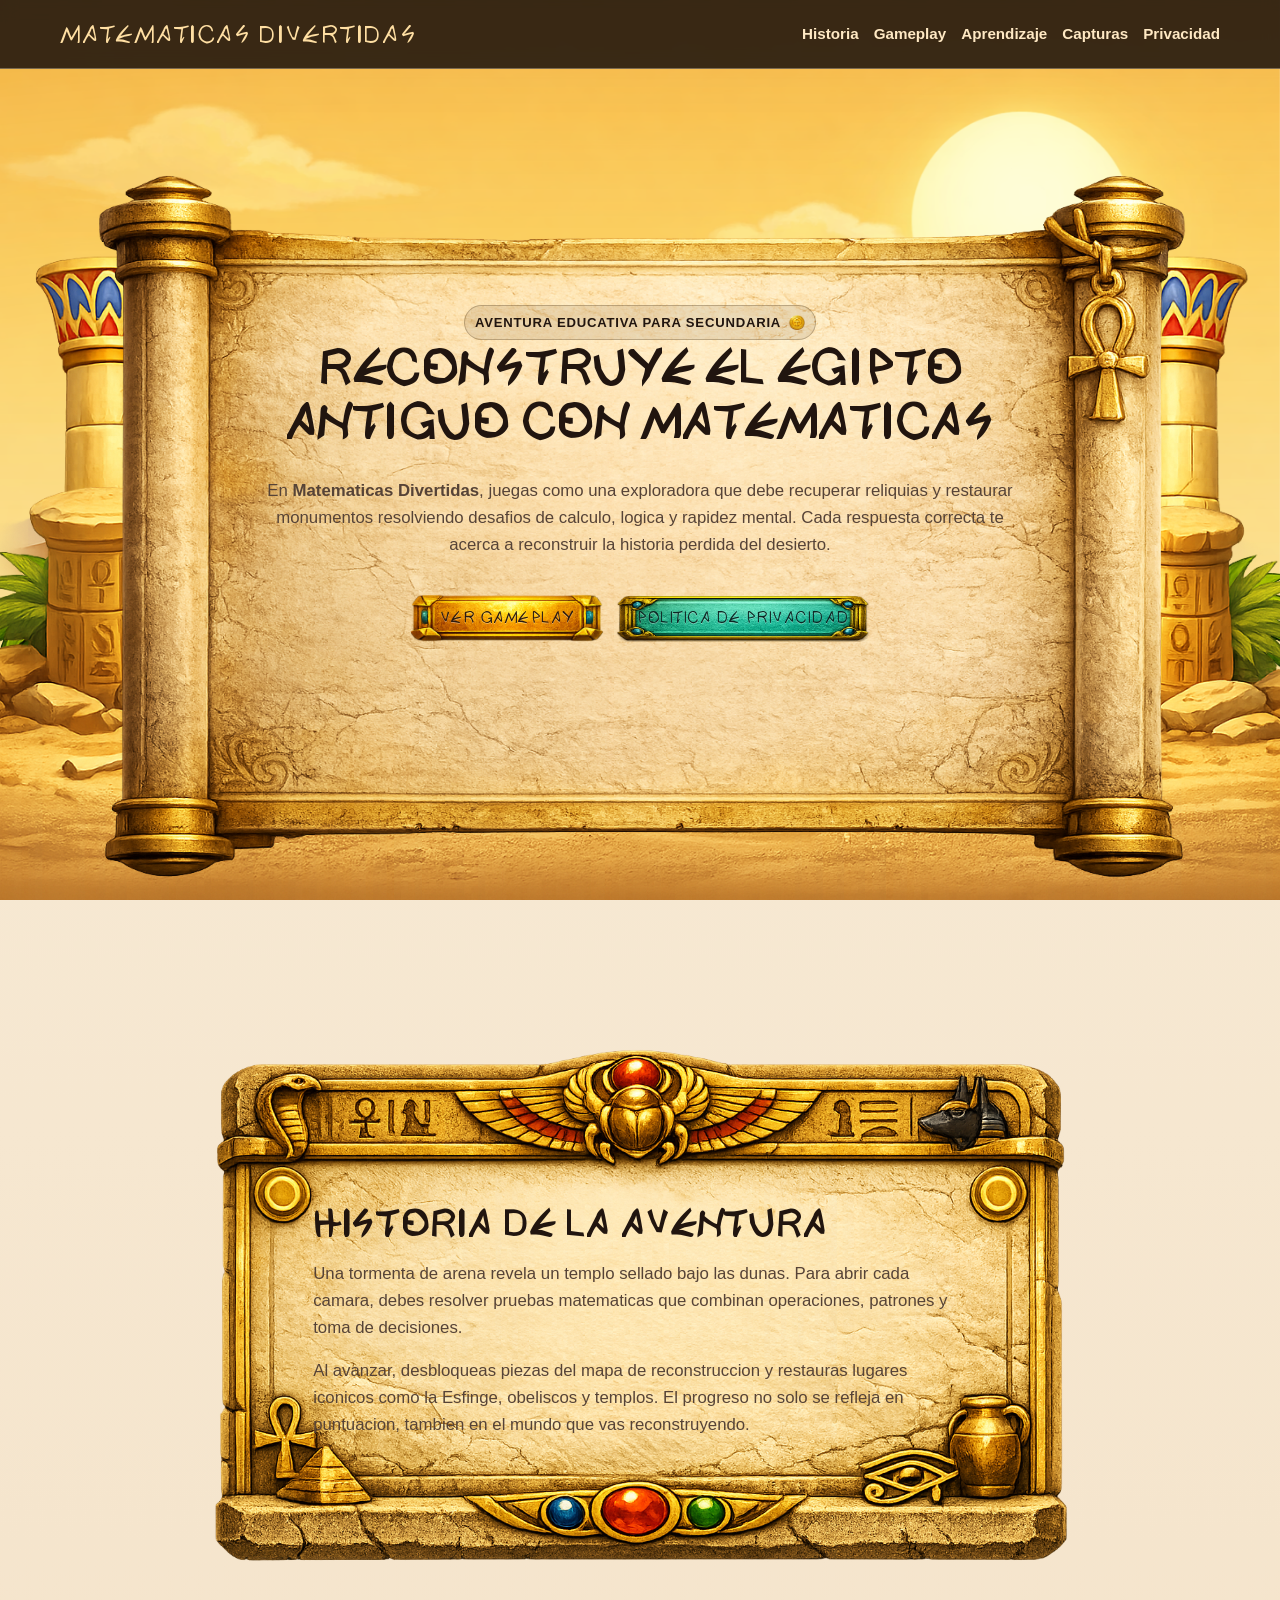
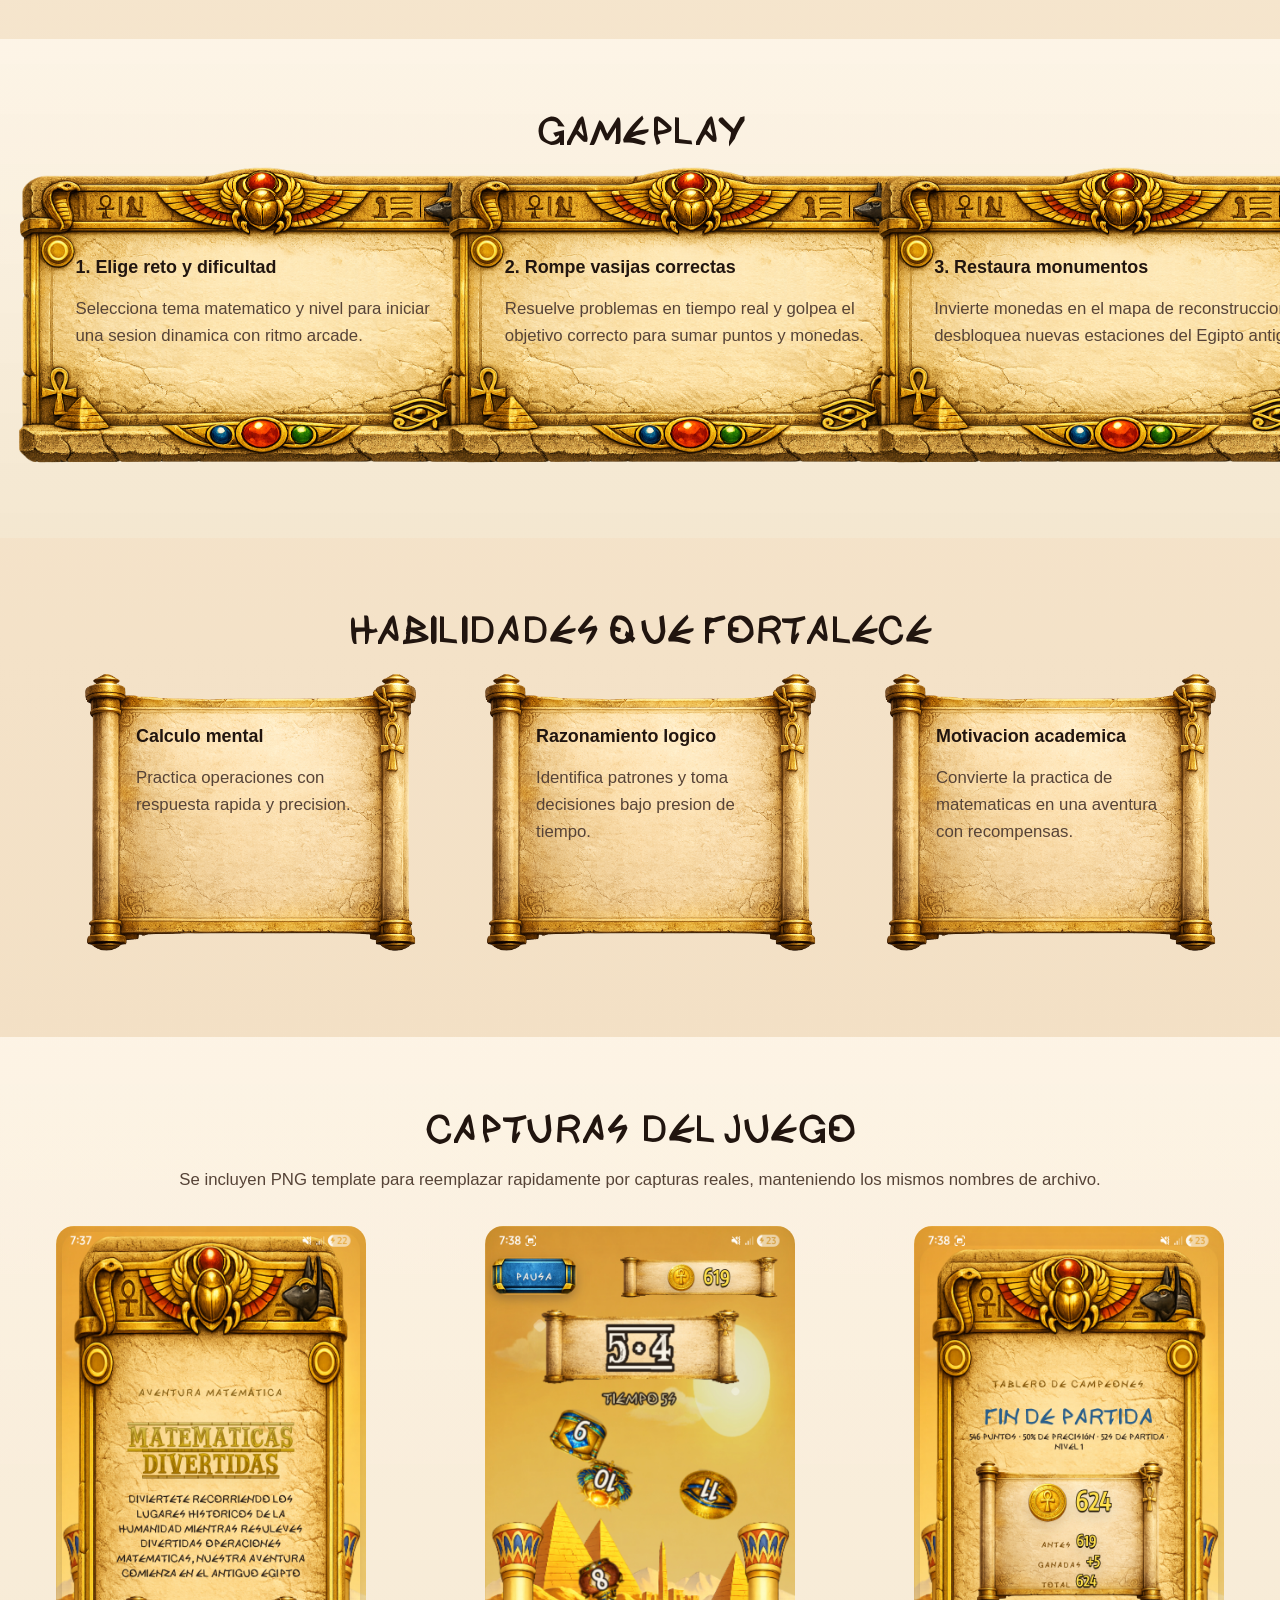
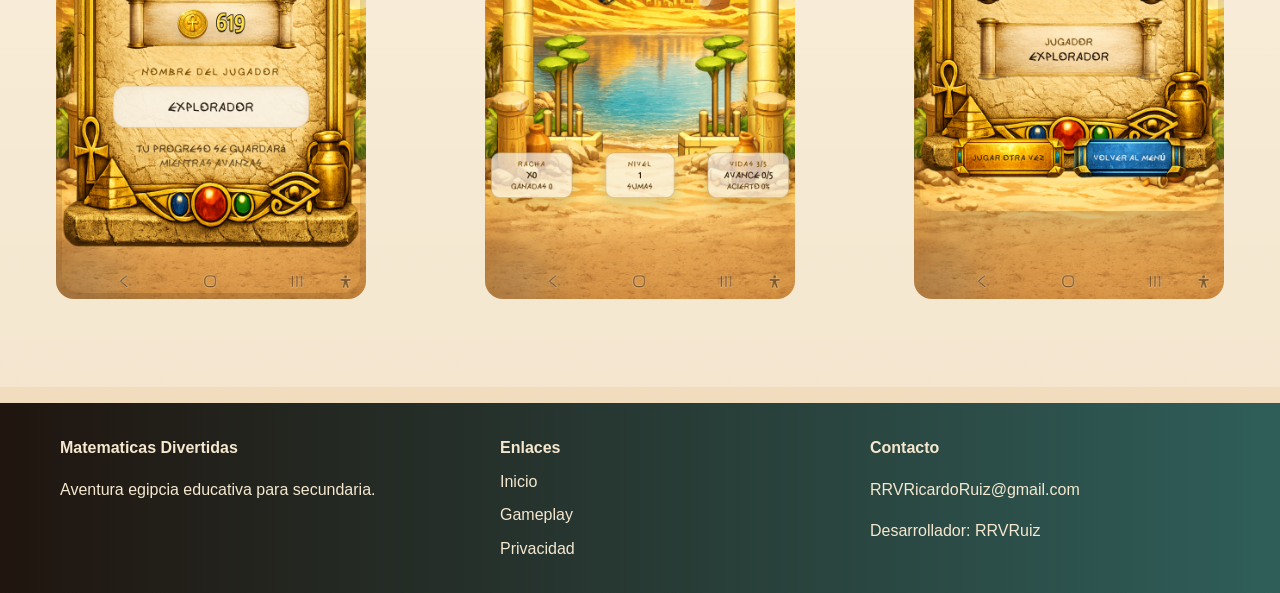
==== index.html @ 5af3d2a2 "feat: Implementacion Sitio" ====
﻿<!DOCTYPE html>
<html lang="es">
<head>
  <meta charset="UTF-8" />
  <meta name="viewport" content="width=device-width, initial-scale=1.0" />
  <title>Matematicas Divertidas | Sitio oficial</title>
  <meta name="description" content="Sitio oficial de Matematicas Divertidas, una aventura educativa egipcia para secundaria." />
  <link rel="stylesheet" href="styles.css" />
</head>
<body class="home-page">
  <header class="site-header">
    <div class="container nav">
      <a href="index.html" class="logo">Matematicas Divertidas</a>
      <nav>
        <a href="#historia">Historia</a>
        <a href="#gameplay">Gameplay</a>
        <a href="#aprendizaje">Aprendizaje</a>
        <a href="#capturas">Capturas</a>
        <a href="privacy.html">Privacidad</a>
      </nav>
    </div>
  </header>

  <main>
    <section class="hero">
      <div class="hero-copy panel menu-panel">
          <div class="panel-inner">
            <span class="eyebrow">Aventura educativa para secundaria</span>
            <h1>Reconstruye el Egipto antiguo con matematicas</h1>
            <p>
              En <strong>Matematicas Divertidas</strong>, juegas como una exploradora que debe recuperar reliquias
              y restaurar monumentos resolviendo desafios de calculo, logica y rapidez mental.
              Cada respuesta correcta te acerca a reconstruir la historia perdida del desierto.
            </p>
            <div class="hero-actions">
              <a class="button primary" href="#gameplay">Ver gameplay</a>
              <a class="button secondary" href="privacy.html">Politica de privacidad</a>
            </div>
            
          </div>
      </div>
    </section>

    <section id="historia" class="section">
      <div class="container narrow panel stone-panel story-panel">
        <div class="panel-inner">
          <h2>Historia de la aventura</h2>
          <p>
            Una tormenta de arena revela un templo sellado bajo las dunas. Para abrir cada camara,
            debes resolver pruebas matematicas que combinan operaciones, patrones y toma de decisiones.
          </p>
          <p>
            Al avanzar, desbloqueas piezas del mapa de reconstruccion y restauras lugares iconicos
            como la Esfinge, obeliscos y templos. El progreso no solo se refleja en puntuacion,
            tambien en el mundo que vas reconstruyendo.
          </p>
        </div>
      </div>
    </section>

    <section id="gameplay" class="section alt">
      <div class="container">
        <h2>Gameplay</h2>
        <div class="cards three gameplay-grid">
          <article class="card panel stone-panel">
            <div class="panel-inner">
              <h3>1. Elige reto y dificultad</h3>
              <p>Selecciona tema matematico y nivel para iniciar una sesion dinamica con ritmo arcade.</p>
            </div>
          </article>
          <article class="card panel stone-panel">
            <div class="panel-inner">
              <h3>2. Rompe vasijas correctas</h3>
              <p>Resuelve problemas en tiempo real y golpea el objetivo correcto para sumar puntos y monedas.</p>
            </div>
          </article>
          <article class="card panel stone-panel">
            <div class="panel-inner">
              <h3>3. Restaura monumentos</h3>
              <p>Invierte monedas en el mapa de reconstruccion y desbloquea nuevas estaciones del Egipto antiguo.</p>
            </div>
          </article>
        </div>
      </div>
    </section>

    <section id="aprendizaje" class="section">
      <div class="container">
        <h2>Habilidades que fortalece</h2>
        <div class="cards three menu-grid">
          <article class="card panel menu-panel">
            <div class="panel-inner">
              <h3>Calculo mental</h3>
              <p>Practica operaciones con respuesta rapida y precision.</p>
            </div>
          </article>
          <article class="card panel menu-panel">
            <div class="panel-inner">
              <h3>Razonamiento logico</h3>
              <p>Identifica patrones y toma decisiones bajo presion de tiempo.</p>
            </div>
          </article>
          <article class="card panel menu-panel">
            <div class="panel-inner">
              <h3>Motivacion academica</h3>
              <p>Convierte la practica de matematicas en una aventura con recompensas.</p>
            </div>
          </article>
        </div>
      </div>
    </section>

    <section id="capturas" class="section alt">
      <div class="container">
        <h2>Capturas del juego</h2>
        <p class="section-intro">
          Se incluyen PNG template para reemplazar rapidamente por capturas reales,
          manteniendo los mismos nombres de archivo.
        </p>
        <div class="media-grid showcase-grid">
          <figure class="media-card panel">
            <div class="panel-inner">
              <img src="assets/screenshots/template-gameplay-01.jpg" alt="Template gameplay 01" />
              
            </div>
          </figure>
          <figure class="media-card panel">
            <div class="panel-inner">
              <img src="assets/screenshots/template-gameplay-02.jpg" alt="Template gameplay 02" />
              
            </div>
          </figure>
          <figure class="media-card panel">
            <div class="panel-inner">
              <img src="assets/screenshots/template-gameplay-03.jpg" alt="Template gameplay 03" />
              
            </div>
          </figure>
        </div>
      </div>
    </section>
  </main>

  <footer class="site-footer">
    <div class="container footer-grid">
      <div>
        <strong>Matematicas Divertidas</strong>
        <p>Aventura egipcia educativa para secundaria.</p>
      </div>
      <div>
        <strong>Enlaces</strong>
        <ul>
          <li><a href="index.html">Inicio</a></li>
          <li><a href="#gameplay">Gameplay</a></li>
          <li><a href="privacy.html">Privacidad</a></li>
        </ul>
      </div>
      <div>
        <strong>Contacto</strong>
        <p>RRVRicardoRuiz@gmail.com</p>
        <p>Desarrollador: RRVRuiz</p>
      </div>
    </div>
  </footer>
</body>
</html>
---- styles.css ----
﻿@font-face {
  font-family: "AncientAd";
  src: url("assets/game-ui/fonts/AncientAd.ttf") format("truetype");
  font-display: swap;
}

@font-face {
  font-family: "AncientHellenic";
  src: url("assets/game-ui/fonts/AncientHellenic.ttf") format("truetype");
  font-display: swap;
}

:root {
  --ink: #21150f;
  --ink-soft: #564337;
  --paper: #f7f1e8;
  --paper-2: #eee6da;
  --line: rgba(70, 50, 30, 0.2);
  --shadow-soft: 0 14px 28px rgba(15, 23, 42, 0.12);
  /* Global controls for all background-image panels (menu-panel + stone-panel). */
  --asset-panelstone-compress-x: 1.2;
  --asset-panelstone-compress-y: 1.5;
  --asset-panelstone-inset-top: 20%;
  --asset-panelstone-inset-right: 10%;
  --asset-panelstone-inset-bottom: 12%;
  --asset-panelstone-inset-left: 10%;
  --asset-panel-compress-x: 1;
  --asset-panel-compress-y: 1;
  --asset-panel-inset-top: 20%;
  --asset-panel-inset-right: 20%;
  --asset-panel-inset-bottom: 12%;
  --asset-panel-inset-left: 20%;
}

* {
  box-sizing: border-box;
}

html {
  scroll-behavior: smooth;
}

body {
  margin: 0;
  color: var(--ink);
  font-family: "Trebuchet MS", "Segoe UI", sans-serif;
  line-height: 1.6;
}

a {
  color: inherit;
  text-decoration: none;
}

img {
  display: block;
  width: 100%;
  height: auto;
}

.container {
  width: min(1160px, calc(100% - 32px));
  margin: 0 auto;
}

.narrow {
  width: min(860px, 100%);
}

.site-header {
  position: sticky;
  top: 0;
  z-index: 30;
  backdrop-filter: blur(8px);
  background: rgba(26, 17, 12, 0.86);
  border-bottom: 1px solid rgba(248, 230, 186, 0.35);
}

.nav {
  display: flex;
  justify-content: space-between;
  align-items: center;
  gap: 14px;
  padding: 14px 0;
}

.logo {
  font-family: "AncientHellenic", Georgia, serif;
  font-size: 1.58rem;
  letter-spacing: 0.03em;
  color: #ffdfa3;
}

nav {
  display: flex;
  gap: 15px;
  flex-wrap: wrap;
}

nav a {
  color: #ffe9c4;
  font-weight: 700;
  font-size: 0.95rem;
}

nav a:hover {
  color: #fff;
}

.home-page {
  min-height: 100vh;
  position: relative;
  background: linear-gradient(180deg, #f8ecd8, #f1dbbd);
}

.home-page::before,
.home-page::after {
  content: "";
  position: fixed;
  inset: 0;
  pointer-events: none;
}

/* Back to front order requested: cielo -> lejano -> medio -> frontal */
.home-page::before {
  background: url("assets/game-ui/fondos/bg-cielo.png") center top / cover no-repeat;
  z-index: -5;
}

.home-page::after {
  background:
    url("assets/game-ui/fondos/bg-frontal.png") center bottom / cover no-repeat,
    url("assets/game-ui/fondos/bg-medio.png") center bottom / cover no-repeat,
    url("assets/game-ui/fondos/bg-lejano.png") center bottom / cover no-repeat;
  z-index: -4;
}

.home-page > * {
  position: relative;
  z-index: 1;
}

.hero {
  padding: 84px 0 62px;
  display: flex;
  justify-content: center;
}

.hero-grid {
  
  align-items: center;
}

.panel {
  position: relative;
  border: 0;
  border-radius: 0;
  box-shadow: none;
  overflow: hidden;
}

.menu-panel {
  aspect-ratio: 1536 / 1024;
  min-height: 660px;
  max-height: 760px;
  background: url("assets/game-ui/ui/panel-menu.png") center / 100% 100% no-repeat;
}

.hero-copy {
  width: min(1410px, calc(100% - 32px));
  min-height: 0;
  margin: 0 auto;
}

.hero-copy > .panel-inner {
  display: flex;
  flex-direction: column;
  align-items: center;
  text-align: center;
}

.hero-copy p {
  max-width: 980px;
}

.hero-copy .hero-actions {
  justify-content: center;
}

.stone-panel {
  aspect-ratio: 1229 / 742;
  min-height: 520px;
  background: url("assets/game-ui/ui/panel-piedra.png") center / 100% 100% no-repeat;
}

.showcase-portrait-panel {
  aspect-ratio: 918 / 1461;
  min-height: 0;
  background: url("assets/game-ui/ui/panel_base_piedra_portrait.png") center / 100% 100% no-repeat;
}

.showcase-portrait-panel > .panel-inner {
  position: absolute;
  inset: 10% 12% 11% 12%;
  width: auto;
  margin: 0;
  padding: 0;
  overflow: auto;
}

.panel-inner {
  width: min(100%, 800px);
  margin: 0 auto;
  padding-block: clamp(30px, 4vw, 54px);
  min-width: 0;
}

.panel-inner > * {
  max-width: 100%;
  overflow-wrap: anywhere;
}

/* Auto-fit content area in all panels with game image backgrounds. */
.menu-panel > .panel-inner{
  position: absolute;
  inset:
    calc(var(--asset-panel-inset-top) * var(--asset-panel-compress-y))
    calc(var(--asset-panel-inset-right) * var(--asset-panel-compress-x))
    calc(var(--asset-panel-inset-bottom) * var(--asset-panel-compress-y))
    calc(var(--asset-panel-inset-left) * var(--asset-panel-compress-x));
  width: auto;
  margin: 0;
  padding: 0;
  overflow: auto;
}

.stone-panel > .panel-inner {
  position: absolute;
  inset:
    calc(var(--asset-panelstone-inset-top) * var(--asset-panelstone-compress-y))
    calc(var(--asset-panelstone-inset-right) * var(--asset-panelstone-compress-x))
    calc(var(--asset-panelstone-inset-bottom) * var(--asset-panelstone-compress-y))
    calc(var(--asset-panelstone-inset-left) * var(--asset-panelstone-compress-x));
  width: auto;
  margin: 0;
  padding: 0;
  overflow: auto;
}

.eyebrow {
  display: inline-flex;
  align-items: center;
  gap: 8px;
  font-size: 0.82rem;
  text-transform: uppercase;
  letter-spacing: 0.06em;
  background: rgba(95, 71, 40, 0.12);
  border: 1px solid rgba(95, 71, 40, 0.34);
  border-radius: 999px;
  padding: 6px 10px;
  font-weight: 800;
}

.eyebrow::after {
  content: "";
  width: 16px;
  height: 16px;
  background: url("assets/game-ui/ui/icono-moneda.png") center / contain no-repeat;
}

h1,
h2 {
  margin-top: 0;
  font-family: "AncientHellenic", Georgia, serif;
  letter-spacing: 0.01em;
  line-height: 1.1;
}

h1 {
  margin-bottom: 14px;
  font-size: clamp(2rem, 3.8vw, 3.2rem);
}

h2 {
  margin-bottom: 14px;
  font-size: clamp(1.7rem, 2.9vw, 2.45rem);
}

h3 {
  margin: 0 0 8px;
  font-family: "Trebuchet MS", "Segoe UI", sans-serif;
  font-size: 1.12rem;
  line-height: 1.3;
  letter-spacing: 0;
}

.hero-copy p,
.story-panel p,
.card p,
.media-card figcaption,
.small-note,
.section-intro {
  color: var(--ink-soft);
  font-size: 1.05rem;
}

.hero-actions {
  display: flex;
  gap: 12px;
  flex-wrap: wrap;
  margin: 18px 0 8px;
}

.button {
  min-height: 48px;
  min-width: 194px;
  padding: 0 20px;
  border-radius: 10px;
  display: inline-flex;
  align-items: center;
  justify-content: center;
  font-family: "AncientHellenic", Georgia, serif;
  letter-spacing: 0.03em;
  border: 0;
  color: #2a1a11;
  text-shadow: 0 1px 0 rgba(255, 255, 255, 0.35);
  transition: transform 0.2s ease;
}

.button:hover {
  transform: translateY(-2px);
}

.button.primary {
  background: url("assets/game-ui/ui/boton-oro.png") center / 100% 100% no-repeat;
}

.button.primary:hover {
  background-image: url("assets/game-ui/ui/boton-oro-hover.png");
}

.button.secondary {
  color: #0d2623;
  background: url("assets/game-ui/ui/boton-turquesa.png") center / 100% 100% no-repeat;
}

.button.secondary:hover {
  background-image: url("assets/game-ui/ui/boton-turquesa-hover.png");
}

.section {
  padding: 72px 0;
}

.section.alt {
  background: linear-gradient(180deg, rgba(255, 249, 238, 0.78), rgba(244, 232, 210, 0.82));
}

.cards,
.media-grid {
  display: grid;
  gap: 40px;
}

.cards.three {
  grid-template-columns: repeat(3, minmax(0, 1fr));
  gap: 40px;
}

.gameplay-grid {
  width: fit-content;
  max-width: 100%;
  margin: 0 auto;
  grid-template-columns: repeat(3, max-content);
  justify-content: center;
  gap: clamp(28px, 3vw, 48px);
}

#gameplay .container {
  width: min(1640px, calc(100% - 32px));
}

#capturas .container {
  width: min(1640px, calc(100% - 32px));
}

#gameplay h2,
#aprendizaje h2,
#capturas h2,
#capturas .section-intro {
  text-align: center;
}

.gameplay-grid .stone-panel {
  width: min(496px, calc(100vw - 32px));
  min-height: 0;
}

.menu-grid,
.showcase-grid {
  width: fit-content;
  max-width: 100%;
  margin: 0 auto;
  justify-content: center;
  gap: clamp(28px, 3vw, 48px);
}

.menu-grid {
  grid-template-columns: repeat(3, max-content);
}

.menu-grid .menu-panel {
  width: min(380px, calc(100vw - 32px));
  min-height: 0;
}

.showcase-grid {
  grid-template-columns: repeat(3, max-content);
}

.showcase-grid .showcase-portrait-panel {
  width: min(312px, calc(100vw - 32px));
  min-height: 0;
}

.showcase-grid .media-card .panel-inner,
.showcase-grid .media-card figcaption {
  text-align: center;
}

.showcase-grid .media-card img {
  border-radius: 18px;
  overflow: hidden;
}

.card.menu-panel,
.card.stone-panel {
  min-height: 300px;
}

.card .panel-inner {
  width: auto;
  padding-block: 10;
}

.media-grid {
  grid-template-columns: repeat(3, minmax(0, 1fr));
}

.media-card.stone-panel {
  min-height: 330px;
}

.media-card .panel-inner {
  width: auto;
  padding-block: 0;
}

.site-footer {
  color: #f5e8cf;
  background: linear-gradient(90deg, #20150f, #2f5e59);
  padding: 32px 0;
  margin-top: 16px;
}

.footer-grid {
  display: grid;
  grid-template-columns: 1.2fr 1fr 1fr;
  gap: 20px;
}

.site-footer ul {
  list-style: none;
  margin: 8px 0 0;
  padding: 0;
}

.site-footer li + li {
  margin-top: 8px;
}

.site-footer a:hover {
  text-decoration: underline;
}

/* Privacy page: neutral, legible, no game assets */
.privacy-page {
  background: linear-gradient(180deg, #f5f7fb, #edf1f7);
  color: #1f2937;
}

.privacy-page .site-header {
  background: rgba(17, 24, 39, 0.9);
  border-bottom: 1px solid rgba(148, 163, 184, 0.22);
}

.privacy-page .logo {
  font-family: "Segoe UI", Tahoma, Arial, sans-serif;
  font-size: 1.2rem;
  font-weight: 800;
  letter-spacing: 0;
  color: #f8fafc;
}

.privacy-page nav a {
  color: #dbeafe;
}

.privacy-page main,
.privacy-page footer {
  position: relative;
  z-index: 1;
}

.privacy-layout {
  display: grid;
  grid-template-columns: 290px 1fr;
  gap: 24px;
  align-items: start;
}

.privacy-sidebar-neutral {
  position: sticky;
  top: 92px;
  background: #ffffff;
  border: 1px solid #dbe3ef;
  border-radius: 14px;
  padding: 18px;
  box-shadow: var(--shadow-soft);
}

.privacy-sidebar-neutral strong {
  display: block;
  margin-bottom: 10px;
}

.privacy-sidebar-neutral a {
  display: block;
  color: #334155;
  font-weight: 600;
  font-size: 0.95rem;
  padding: 6px 0;
}

.privacy-card {
  background: #ffffff;
  border: 1px solid #dbe3ef;
  border-radius: 14px;
  padding: 28px;
  box-shadow: var(--shadow-soft);
}

.privacy-card,
.privacy-card * {
  font-family: "Segoe UI", Tahoma, Arial, sans-serif;
  letter-spacing: 0;
  line-height: 1.62;
}

.privacy-kicker {
  margin: 0 0 8px;
  text-transform: uppercase;
  font-size: 0.8rem;
  letter-spacing: 0.08em;
  font-weight: 700;
  color: #4f46e5;
}

.privacy-card h1 {
  margin: 0 0 10px;
  font-size: clamp(1.7rem, 2.3vw, 2.2rem);
  line-height: 1.22;
  color: #0f172a;
}

.privacy-card h2 {
  margin: 0 0 8px;
  font-size: 1.28rem;
  line-height: 1.3;
  color: #0f172a;
}

.updated {
  color: #64748b;
}

.privacy-card section + section {
  margin-top: 22px;
}

.notice-box.neutral {
  margin-top: 22px;
  border: 1px solid #c9d4e6;
  background: #f8fbff;
  border-radius: 10px;
  padding: 14px;
}

@media (max-width: 1100px) {
  .cards.three,
  .media-grid {
    grid-template-columns: repeat(2, minmax(0, 1fr));
  }

  .gameplay-grid {
    grid-template-columns: repeat(2, max-content);
  }

  .menu-grid {
    grid-template-columns: repeat(2, max-content);
  }

  .showcase-grid {
    grid-template-columns: repeat(2, max-content);
  }
}

@media (max-width: 980px) {
  .hero-grid,
  .footer-grid,
  .privacy-layout {
    grid-template-columns: 1fr;
  }

  .hero-copy,
  .hero-shot,
  .story-panel,
  .card,
  .media-card {
    margin-inline: auto;
    width: min(100%, 760px);
  }

  .menu-panel {
    min-height: 500px;
  }

  .stone-panel {
    min-height: 390px;
  }

  .privacy-sidebar-neutral {
    position: static;
  }
}

@media (max-width: 720px) {
  .nav {
    flex-direction: column;
    align-items: flex-start;
  }

  .hero {
    padding-top: 56px;
  }

  .section {
    padding: 56px 0;
  }

  .menu-panel {
    min-height: 430px;
  }

  .stone-panel {
    min-height: 330px;
  }

  :root {
    --asset-panel-inset-top: 8%;
    --asset-panel-inset-right: 9%;
    --asset-panel-inset-bottom: 11%;
    --asset-panel-inset-left: 9%;
  }

  h1 {
    font-size: clamp(1.72rem, 8vw, 2.4rem);
  }

  .cards.three,
  .media-grid {
    grid-template-columns: 1fr;
  }

  .gameplay-grid {
    width: 100%;
    grid-template-columns: 1fr;
    justify-items: center;
  }

  .menu-grid,
  .showcase-grid {
    width: 100%;
    grid-template-columns: 1fr;
    justify-items: center;
  }

  .gameplay-grid .stone-panel {
    width: min(496px, 100%);
  }

  .menu-grid .menu-panel {
    width: min(380px, 100%);
  }

  .showcase-grid .showcase-portrait-panel {
    width: min(312px, 100%);
  }

  .button {
    min-width: 170px;
    font-size: 0.96rem;
  }

  .privacy-card {
    padding: 20px;
  }
}
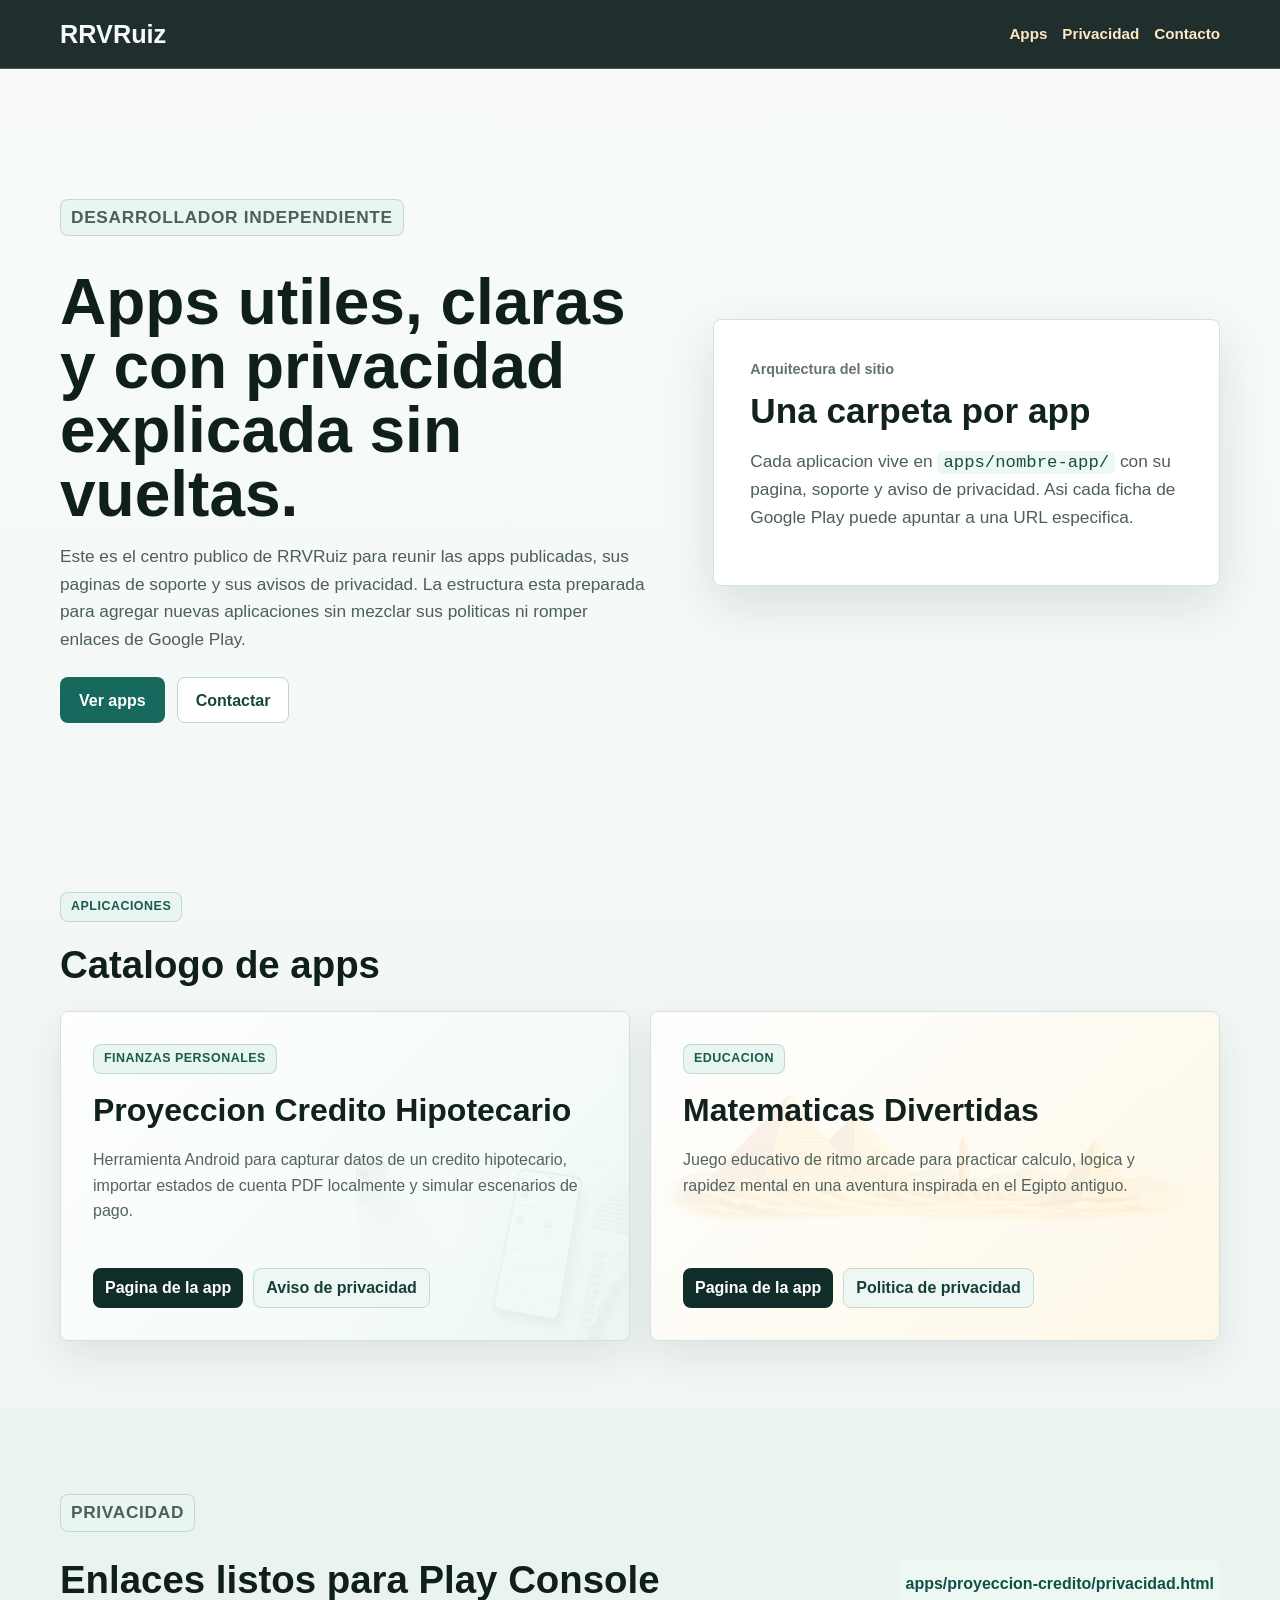
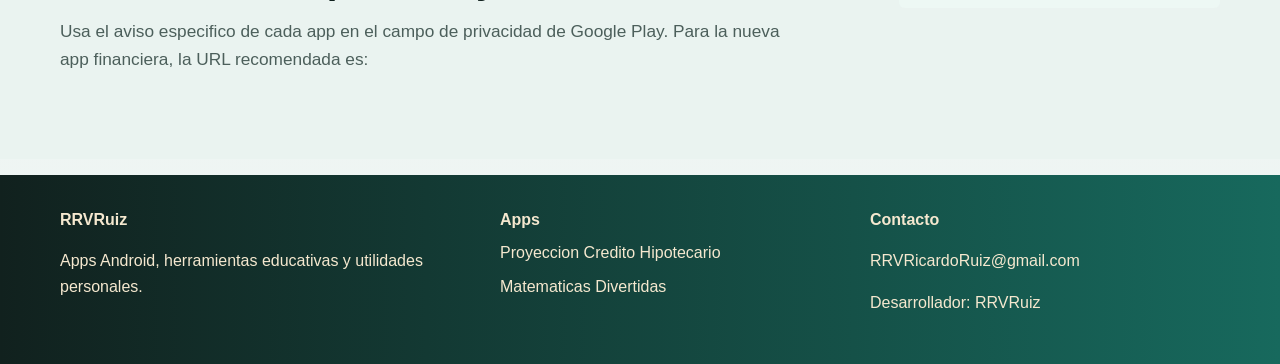
==== commit 130c162b: "Add developer portal and privacy pages" ====
--- a/index.html
+++ b/index.html
@@ -1,158 +1,117 @@
-﻿<!DOCTYPE html>
+<!DOCTYPE html>
 <html lang="es">
 <head>
   <meta charset="UTF-8" />
   <meta name="viewport" content="width=device-width, initial-scale=1.0" />
-  <title>Matematicas Divertidas | Sitio oficial</title>
-  <meta name="description" content="Sitio oficial de Matematicas Divertidas, una aventura educativa egipcia para secundaria." />
+  <title>RRVRuiz | Apps y privacidad</title>
+  <meta name="description" content="Sitio del desarrollador RRVRuiz con informacion y avisos de privacidad de sus aplicaciones." />
   <link rel="stylesheet" href="styles.css" />
 </head>
-<body class="home-page">
-  <header class="site-header">
+<body class="developer-page">
+  <header class="site-header developer-header">
     <div class="container nav">
-      <a href="index.html" class="logo">Matematicas Divertidas</a>
+      <a href="index.html" class="logo developer-logo">RRVRuiz</a>
       <nav>
-        <a href="#historia">Historia</a>
-        <a href="#gameplay">Gameplay</a>
-        <a href="#aprendizaje">Aprendizaje</a>
-        <a href="#capturas">Capturas</a>
-        <a href="privacy.html">Privacidad</a>
+        <a href="#apps">Apps</a>
+        <a href="#privacidad">Privacidad</a>
+        <a href="#contacto">Contacto</a>
       </nav>
     </div>
   </header>
 
   <main>
-    <section class="hero">
-      <div class="hero-copy panel menu-panel">
-          <div class="panel-inner">
-            <span class="eyebrow">Aventura educativa para secundaria</span>
-            <h1>Reconstruye el Egipto antiguo con matematicas</h1>
-            <p>
-              En <strong>Matematicas Divertidas</strong>, juegas como una exploradora que debe recuperar reliquias
-              y restaurar monumentos resolviendo desafios de calculo, logica y rapidez mental.
-              Cada respuesta correcta te acerca a reconstruir la historia perdida del desierto.
-            </p>
-            <div class="hero-actions">
-              <a class="button primary" href="#gameplay">Ver gameplay</a>
-              <a class="button secondary" href="privacy.html">Politica de privacidad</a>
-            </div>
-            
+    <section class="developer-hero">
+      <div class="container developer-hero-grid">
+        <div>
+          <p class="developer-kicker">Desarrollador independiente</p>
+          <h1>Apps utiles, claras y con privacidad explicada sin vueltas.</h1>
+          <p>
+            Este es el centro publico de RRVRuiz para reunir las apps publicadas, sus paginas de soporte
+            y sus avisos de privacidad. La estructura esta preparada para agregar nuevas aplicaciones sin
+            mezclar sus politicas ni romper enlaces de Google Play.
+          </p>
+          <div class="developer-actions">
+            <a class="developer-button primary" href="#apps">Ver apps</a>
+            <a class="developer-button secondary" href="mailto:RRVRicardoRuiz@gmail.com">Contactar</a>
           </div>
-      </div>
-    </section>
-
-    <section id="historia" class="section">
-      <div class="container narrow panel stone-panel story-panel">
-        <div class="panel-inner">
-          <h2>Historia de la aventura</h2>
+        </div>
+        <div class="developer-status" aria-label="Resumen de privacidad">
+          <span>Arquitectura del sitio</span>
+          <strong>Una carpeta por app</strong>
           <p>
-            Una tormenta de arena revela un templo sellado bajo las dunas. Para abrir cada camara,
-            debes resolver pruebas matematicas que combinan operaciones, patrones y toma de decisiones.
-          </p>
-          <p>
-            Al avanzar, desbloqueas piezas del mapa de reconstruccion y restauras lugares iconicos
-            como la Esfinge, obeliscos y templos. El progreso no solo se refleja en puntuacion,
-            tambien en el mundo que vas reconstruyendo.
+            Cada aplicacion vive en <code>apps/nombre-app/</code> con su pagina, soporte y aviso de
+            privacidad. Asi cada ficha de Google Play puede apuntar a una URL especifica.
           </p>
         </div>
       </div>
     </section>
 
-    <section id="gameplay" class="section alt">
+    <section id="apps" class="developer-section">
       <div class="container">
-        <h2>Gameplay</h2>
-        <div class="cards three gameplay-grid">
-          <article class="card panel stone-panel">
-            <div class="panel-inner">
-              <h3>1. Elige reto y dificultad</h3>
-              <p>Selecciona tema matematico y nivel para iniciar una sesion dinamica con ritmo arcade.</p>
+        <div class="section-heading">
+          <p class="developer-kicker">Aplicaciones</p>
+          <h2>Catalogo de apps</h2>
+        </div>
+        <div class="app-grid">
+          <article class="app-card finance-card">
+            <div>
+              <span class="app-tag">Finanzas personales</span>
+              <h3>Proyeccion Credito Hipotecario</h3>
+              <p>
+                Herramienta Android para capturar datos de un credito hipotecario, importar estados
+                de cuenta PDF localmente y simular escenarios de pago.
+              </p>
+            </div>
+            <div class="app-links">
+              <a href="apps/proyeccion-credito/index.html">Pagina de la app</a>
+              <a href="apps/proyeccion-credito/privacidad.html">Aviso de privacidad</a>
             </div>
           </article>
-          <article class="card panel stone-panel">
-            <div class="panel-inner">
-              <h3>2. Rompe vasijas correctas</h3>
-              <p>Resuelve problemas en tiempo real y golpea el objetivo correcto para sumar puntos y monedas.</p>
+
+          <article class="app-card learning-card">
+            <div>
+              <span class="app-tag">Educacion</span>
+              <h3>Matematicas Divertidas</h3>
+              <p>
+                Juego educativo de ritmo arcade para practicar calculo, logica y rapidez mental en
+                una aventura inspirada en el Egipto antiguo.
+              </p>
             </div>
-          </article>
-          <article class="card panel stone-panel">
-            <div class="panel-inner">
-              <h3>3. Restaura monumentos</h3>
-              <p>Invierte monedas en el mapa de reconstruccion y desbloquea nuevas estaciones del Egipto antiguo.</p>
+            <div class="app-links">
+              <a href="apps/matematicas/index.html">Pagina de la app</a>
+              <a href="apps/matematicas/privacidad.html">Politica de privacidad</a>
             </div>
           </article>
         </div>
       </div>
     </section>
 
-    <section id="aprendizaje" class="section">
-      <div class="container">
-        <h2>Habilidades que fortalece</h2>
-        <div class="cards three menu-grid">
-          <article class="card panel menu-panel">
-            <div class="panel-inner">
-              <h3>Calculo mental</h3>
-              <p>Practica operaciones con respuesta rapida y precision.</p>
-            </div>
-          </article>
-          <article class="card panel menu-panel">
-            <div class="panel-inner">
-              <h3>Razonamiento logico</h3>
-              <p>Identifica patrones y toma decisiones bajo presion de tiempo.</p>
-            </div>
-          </article>
-          <article class="card panel menu-panel">
-            <div class="panel-inner">
-              <h3>Motivacion academica</h3>
-              <p>Convierte la practica de matematicas en una aventura con recompensas.</p>
-            </div>
-          </article>
+    <section id="privacidad" class="developer-section muted">
+      <div class="container info-band">
+        <div>
+          <p class="developer-kicker">Privacidad</p>
+          <h2>Enlaces listos para Play Console</h2>
+          <p>
+            Usa el aviso especifico de cada app en el campo de privacidad de Google Play. Para la nueva
+            app financiera, la URL recomendada es:
+          </p>
         </div>
-      </div>
-    </section>
-
-    <section id="capturas" class="section alt">
-      <div class="container">
-        <h2>Capturas del juego</h2>
-        <p class="section-intro">
-          Se incluyen PNG template para reemplazar rapidamente por capturas reales,
-          manteniendo los mismos nombres de archivo.
-        </p>
-        <div class="media-grid showcase-grid">
-          <figure class="media-card panel">
-            <div class="panel-inner">
-              <img src="assets/screenshots/template-gameplay-01.jpg" alt="Template gameplay 01" />
-              
-            </div>
-          </figure>
-          <figure class="media-card panel">
-            <div class="panel-inner">
-              <img src="assets/screenshots/template-gameplay-02.jpg" alt="Template gameplay 02" />
-              
-            </div>
-          </figure>
-          <figure class="media-card panel">
-            <div class="panel-inner">
-              <img src="assets/screenshots/template-gameplay-03.jpg" alt="Template gameplay 03" />
-              
-            </div>
-          </figure>
-        </div>
+        <a class="privacy-url" href="apps/proyeccion-credito/privacidad.html">apps/proyeccion-credito/privacidad.html</a>
       </div>
     </section>
   </main>
 
-  <footer class="site-footer">
+  <footer id="contacto" class="site-footer developer-footer">
     <div class="container footer-grid">
       <div>
-        <strong>Matematicas Divertidas</strong>
-        <p>Aventura egipcia educativa para secundaria.</p>
+        <strong>RRVRuiz</strong>
+        <p>Apps Android, herramientas educativas y utilidades personales.</p>
       </div>
       <div>
-        <strong>Enlaces</strong>
+        <strong>Apps</strong>
         <ul>
-          <li><a href="index.html">Inicio</a></li>
-          <li><a href="#gameplay">Gameplay</a></li>
-          <li><a href="privacy.html">Privacidad</a></li>
+          <li><a href="apps/proyeccion-credito/index.html">Proyeccion Credito Hipotecario</a></li>
+          <li><a href="apps/matematicas/index.html">Matematicas Divertidas</a></li>
         </ul>
       </div>
       <div>
--- a/styles.css
+++ b/styles.css
@@ -716,3 +716,332 @@
     padding: 20px;
   }
 }
+
+/* Developer portal and finance app pages */
+.developer-page,
+.credit-page {
+  min-height: 100vh;
+  color: #17211f;
+  background:
+    linear-gradient(180deg, rgba(248, 251, 249, 0.96), rgba(237, 244, 242, 0.98)),
+    #f6faf8;
+}
+
+.developer-header {
+  background: rgba(14, 30, 28, 0.92);
+  border-bottom: 1px solid rgba(177, 212, 203, 0.28);
+}
+
+.developer-logo {
+  font-family: "Segoe UI", Tahoma, Arial, sans-serif;
+  color: #f6fbf9;
+  letter-spacing: 0;
+  font-weight: 850;
+}
+
+.developer-hero,
+.credit-hero {
+  padding: clamp(64px, 9vw, 112px) 0 clamp(48px, 7vw, 88px);
+}
+
+.developer-hero-grid,
+.credit-hero-grid {
+  display: grid;
+  grid-template-columns: minmax(0, 1fr) minmax(320px, 0.86fr);
+  gap: clamp(28px, 5vw, 72px);
+  align-items: center;
+}
+
+.developer-kicker,
+.app-tag {
+  display: inline-flex;
+  width: fit-content;
+  align-items: center;
+  min-height: 30px;
+  padding: 4px 10px;
+  border: 1px solid rgba(24, 91, 79, 0.18);
+  border-radius: 8px;
+  background: #e8f5f1;
+  color: #185b4f;
+  font-size: 0.78rem;
+  font-weight: 850;
+  letter-spacing: 0.04em;
+  text-transform: uppercase;
+}
+
+.developer-hero h1,
+.credit-hero h1,
+.section-heading h2,
+.info-band h2,
+.feature-grid h2 {
+  font-family: "Segoe UI", Tahoma, Arial, sans-serif;
+  letter-spacing: 0;
+  color: #0f1f1c;
+}
+
+.developer-hero h1,
+.credit-hero h1 {
+  max-width: 760px;
+  margin: 16px 0;
+  font-size: clamp(2.25rem, 5vw, 4.8rem);
+  line-height: 1;
+}
+
+.developer-hero p,
+.credit-hero p,
+.info-band p,
+.feature-grid p {
+  max-width: 720px;
+  color: #4c5f5b;
+  font-size: 1.08rem;
+}
+
+.developer-actions {
+  display: flex;
+  gap: 12px;
+  flex-wrap: wrap;
+  margin-top: 24px;
+}
+
+.developer-button {
+  min-height: 46px;
+  padding: 0 18px;
+  border-radius: 8px;
+  display: inline-flex;
+  align-items: center;
+  justify-content: center;
+  font-weight: 850;
+  border: 1px solid transparent;
+}
+
+.developer-button.primary {
+  color: #fff;
+  background: #17695d;
+}
+
+.developer-button.secondary {
+  color: #17463f;
+  background: #fff;
+  border-color: #bed6cf;
+}
+
+.developer-status,
+.credit-panel,
+.credit-visual {
+  border: 1px solid #d5e3df;
+  border-radius: 8px;
+  background: #ffffff;
+  box-shadow: 0 18px 52px rgba(19, 42, 37, 0.12);
+}
+
+.developer-status {
+  padding: clamp(22px, 4vw, 36px);
+}
+
+.developer-status span {
+  color: #64736f;
+  font-size: 0.9rem;
+  font-weight: 800;
+}
+
+.developer-status strong {
+  display: block;
+  margin-top: 10px;
+  color: #12231f;
+  font-size: clamp(1.5rem, 2.8vw, 2.2rem);
+  line-height: 1.1;
+}
+
+.developer-status code,
+.privacy-url {
+  color: #114f47;
+  background: #edf8f4;
+  border-radius: 6px;
+  padding: 2px 6px;
+}
+
+.developer-section {
+  padding: 68px 0;
+}
+
+.developer-section.muted {
+  background: #eaf3f0;
+}
+
+.section-heading {
+  margin-bottom: 24px;
+}
+
+.section-heading h2,
+.info-band h2 {
+  margin: 10px 0;
+  font-size: clamp(1.8rem, 3vw, 2.6rem);
+}
+
+.app-grid {
+  display: grid;
+  grid-template-columns: repeat(2, minmax(0, 1fr));
+  gap: 20px;
+}
+
+.app-card {
+  min-height: 330px;
+  display: flex;
+  flex-direction: column;
+  justify-content: space-between;
+  gap: 24px;
+  padding: clamp(22px, 3vw, 32px);
+  border: 1px solid #d4e1dd;
+  border-radius: 8px;
+  background: #fff;
+  box-shadow: 0 14px 38px rgba(24, 48, 43, 0.09);
+}
+
+.app-card h3 {
+  margin-top: 16px;
+  color: #10211e;
+  font-size: clamp(1.35rem, 2.5vw, 2rem);
+}
+
+.app-card p {
+  color: #53645f;
+}
+
+.finance-card {
+  background:
+    linear-gradient(135deg, rgba(255, 255, 255, 0.94), rgba(238, 249, 246, 0.96)),
+    url("assets/proyeccion-credito/credit-hero.png") right bottom / min(48%, 320px) auto no-repeat;
+}
+
+.learning-card {
+  background:
+    linear-gradient(135deg, rgba(255, 255, 255, 0.9), rgba(255, 248, 230, 0.92)),
+    url("assets/game-ui/fondos/bg-lejano.png") center bottom / cover no-repeat;
+}
+
+.app-links {
+  display: flex;
+  gap: 10px;
+  flex-wrap: wrap;
+}
+
+.app-links a {
+  min-height: 40px;
+  display: inline-flex;
+  align-items: center;
+  padding: 0 12px;
+  border-radius: 8px;
+  background: #102d29;
+  color: #fff;
+  font-weight: 800;
+}
+
+.app-links a + a {
+  color: #163f39;
+  background: #eef7f4;
+  border: 1px solid #c5dbd5;
+}
+
+.info-band {
+  display: grid;
+  grid-template-columns: minmax(0, 1fr) auto;
+  gap: 24px;
+  align-items: center;
+}
+
+.privacy-url {
+  display: inline-flex;
+  align-items: center;
+  min-height: 48px;
+  font-weight: 850;
+  overflow-wrap: anywhere;
+}
+
+.developer-footer {
+  background: linear-gradient(90deg, #11211e, #17695d);
+}
+
+.credit-page {
+  background: #f7faf9;
+}
+
+.credit-hero {
+  background:
+    linear-gradient(90deg, rgba(246, 251, 249, 0.98) 0%, rgba(238, 247, 244, 0.92) 100%);
+}
+
+.credit-visual {
+  margin: 0;
+  overflow: hidden;
+}
+
+.credit-visual img {
+  aspect-ratio: 3 / 2;
+  height: 100%;
+  object-fit: cover;
+}
+
+.feature-grid {
+  display: grid;
+  grid-template-columns: repeat(2, minmax(0, 1fr));
+  gap: 20px;
+}
+
+.feature-grid article {
+  padding: 26px;
+  border: 1px solid #d8e5e1;
+  border-radius: 8px;
+  background: #fff;
+}
+
+.feature-grid a,
+.privacy-card a {
+  color: #0f766e;
+  font-weight: 750;
+}
+
+.credit-privacy-page {
+  background: #f4f8f7;
+}
+
+.credit-privacy-page .privacy-card {
+  border-top: 4px solid #17695d;
+}
+
+@media (max-width: 980px) {
+  .developer-hero-grid,
+  .credit-hero-grid,
+  .app-grid,
+  .info-band,
+  .feature-grid {
+    grid-template-columns: 1fr;
+  }
+
+  .finance-card {
+    background:
+      linear-gradient(135deg, rgba(255, 255, 255, 0.94), rgba(238, 249, 246, 0.96)),
+      url("assets/proyeccion-credito/credit-hero.png") right bottom / 260px auto no-repeat;
+  }
+}
+
+@media (max-width: 720px) {
+  .developer-hero,
+  .credit-hero {
+    padding-top: 48px;
+  }
+
+  .developer-hero h1,
+  .credit-hero h1 {
+    font-size: clamp(2rem, 11vw, 3.2rem);
+  }
+
+  .app-card {
+    min-height: 360px;
+  }
+
+  .finance-card {
+    background:
+      linear-gradient(135deg, rgba(255, 255, 255, 0.94), rgba(238, 249, 246, 0.96)),
+      url("assets/proyeccion-credito/credit-hero.png") right bottom / 210px auto no-repeat;
+  }
+}
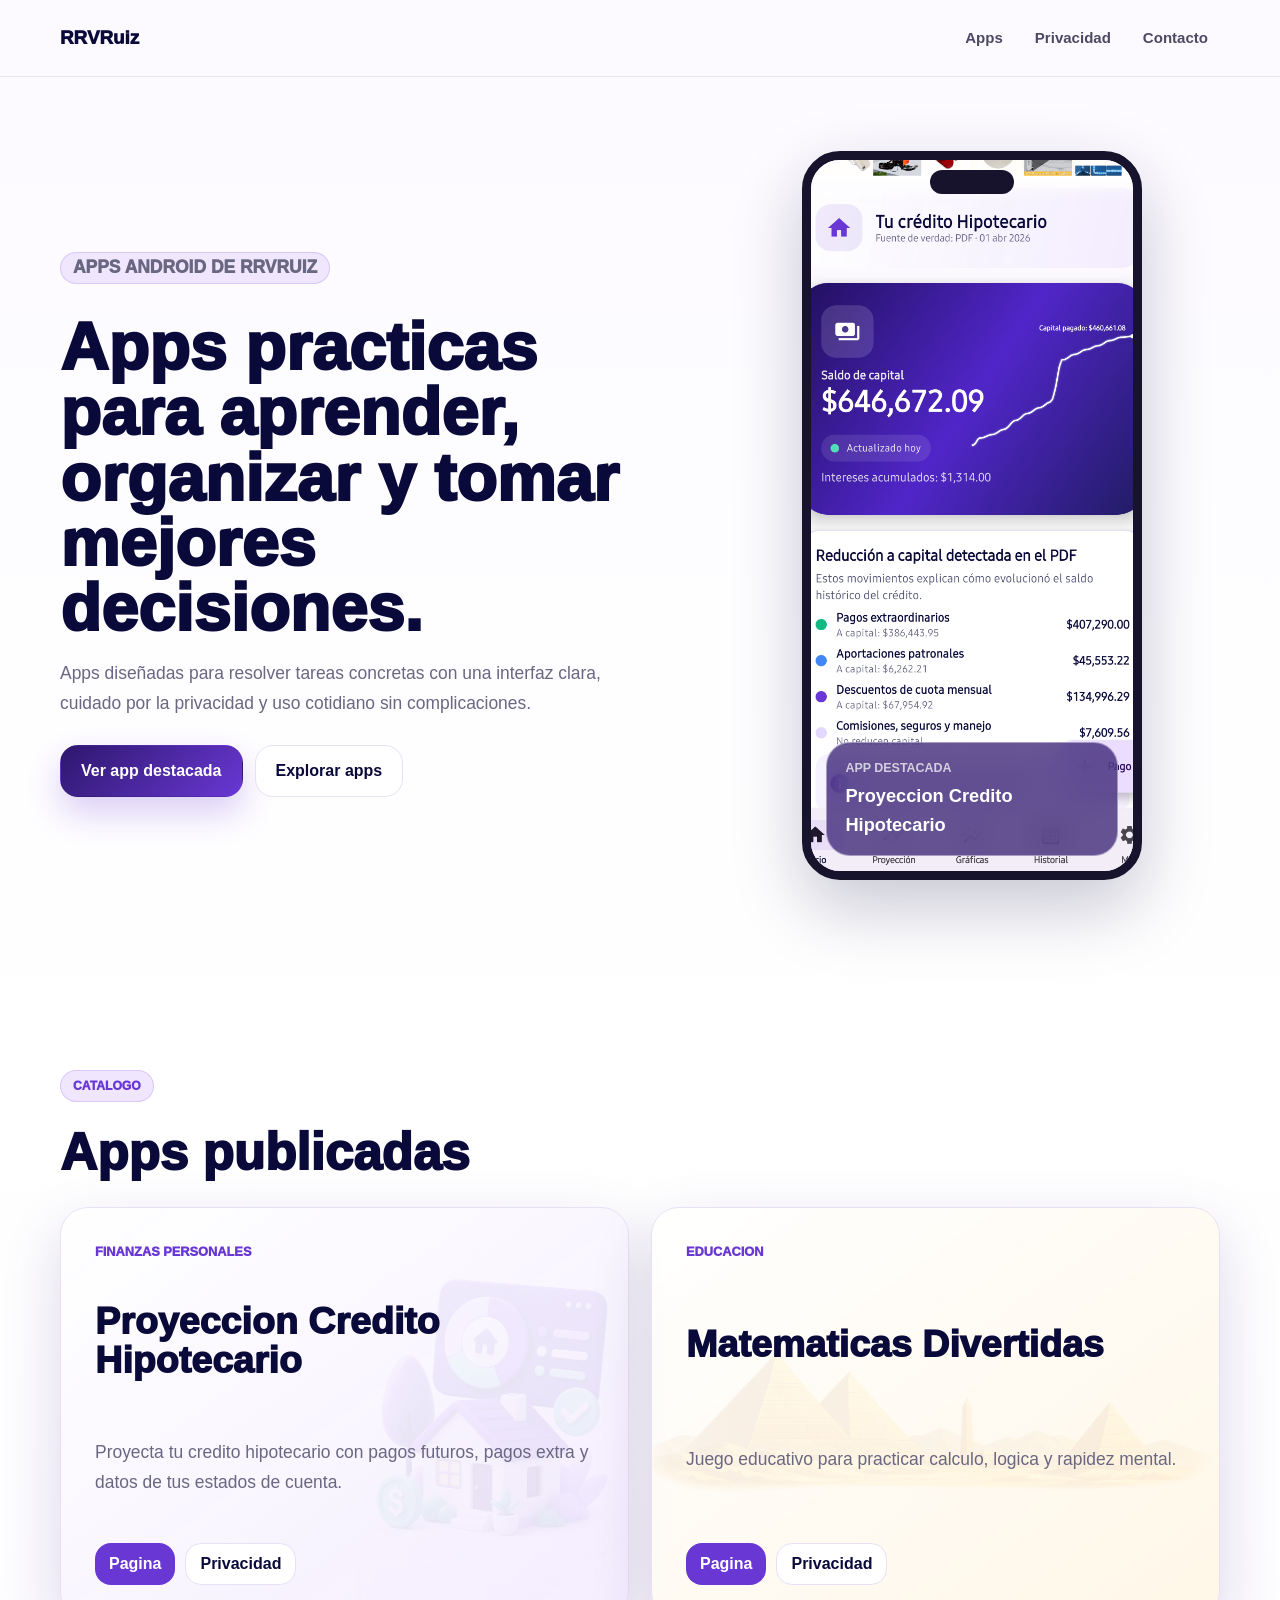
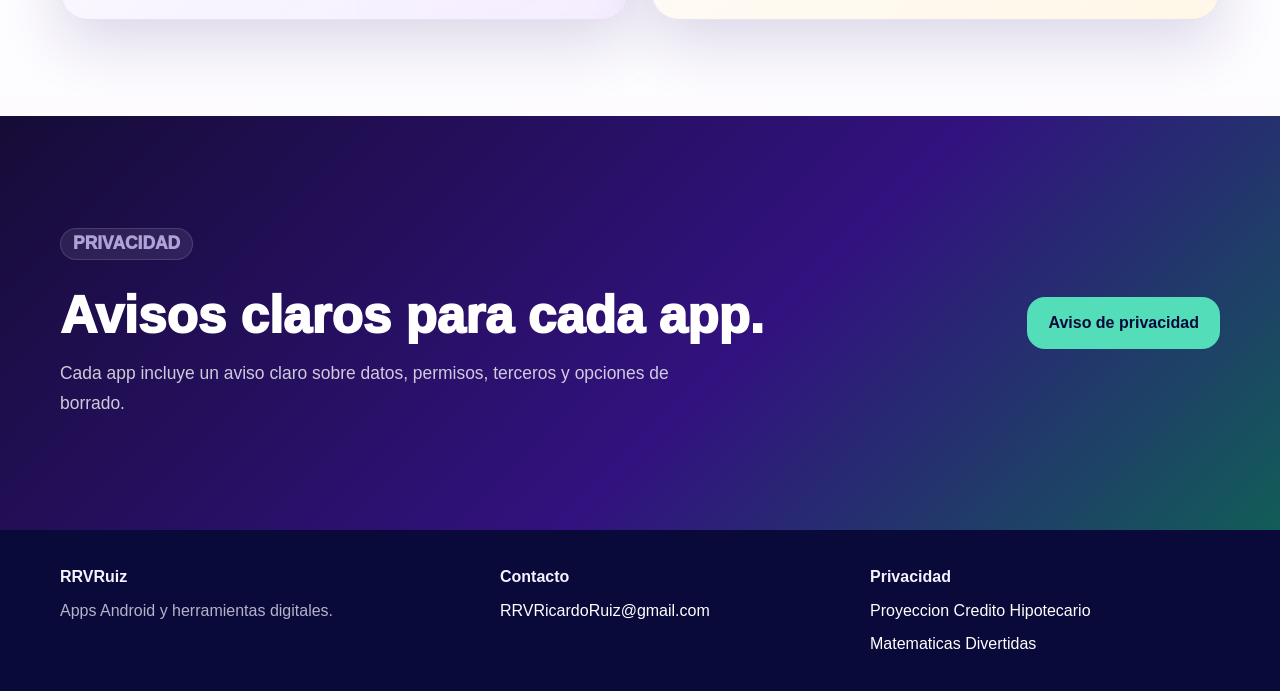
==== commit 1e3dad9c: "Refine app site design and copy" ====
--- a/index.html
+++ b/index.html
@@ -3,121 +3,113 @@
 <head>
   <meta charset="UTF-8" />
   <meta name="viewport" content="width=device-width, initial-scale=1.0" />
-  <title>RRVRuiz | Apps y privacidad</title>
-  <meta name="description" content="Sitio del desarrollador RRVRuiz con informacion y avisos de privacidad de sus aplicaciones." />
+  <title>RRVRuiz | Apps independientes</title>
+  <meta name="description" content="Apps Android de RRVRuiz: herramientas financieras, educativas y utilidades digitales." />
   <link rel="stylesheet" href="styles.css" />
 </head>
-<body class="developer-page">
-  <header class="site-header developer-header">
-    <div class="container nav">
-      <a href="index.html" class="logo developer-logo">RRVRuiz</a>
+<body class="portfolio-page">
+  <header class="portfolio-header">
+    <div class="container portfolio-nav">
+      <a href="index.html" class="portfolio-mark">RRVRuiz</a>
       <nav>
         <a href="#apps">Apps</a>
         <a href="#privacidad">Privacidad</a>
-        <a href="#contacto">Contacto</a>
+        <a href="mailto:RRVRicardoRuiz@gmail.com">Contacto</a>
       </nav>
     </div>
   </header>
 
   <main>
-    <section class="developer-hero">
-      <div class="container developer-hero-grid">
-        <div>
-          <p class="developer-kicker">Desarrollador independiente</p>
-          <h1>Apps utiles, claras y con privacidad explicada sin vueltas.</h1>
+    <section class="portfolio-hero">
+      <div class="container portfolio-hero-grid">
+        <div class="portfolio-copy">
+          <p class="portfolio-eyebrow">Apps Android de RRVRuiz</p>
+          <h1>Apps practicas para aprender, organizar y tomar mejores decisiones.</h1>
           <p>
-            Este es el centro publico de RRVRuiz para reunir las apps publicadas, sus paginas de soporte
-            y sus avisos de privacidad. La estructura esta preparada para agregar nuevas aplicaciones sin
-            mezclar sus politicas ni romper enlaces de Google Play.
+            Apps diseñadas para resolver tareas concretas con una interfaz clara, cuidado por la
+            privacidad y uso cotidiano sin complicaciones.
           </p>
-          <div class="developer-actions">
-            <a class="developer-button primary" href="#apps">Ver apps</a>
-            <a class="developer-button secondary" href="mailto:RRVRicardoRuiz@gmail.com">Contactar</a>
+          <div class="portfolio-actions">
+            <a class="portfolio-button primary" href="apps/proyeccion-credito/index.html">Ver app destacada</a>
+            <a class="portfolio-button secondary" href="#apps">Explorar apps</a>
           </div>
         </div>
-        <div class="developer-status" aria-label="Resumen de privacidad">
-          <span>Arquitectura del sitio</span>
-          <strong>Una carpeta por app</strong>
-          <p>
-            Cada aplicacion vive en <code>apps/nombre-app/</code> con su pagina, soporte y aviso de
-            privacidad. Asi cada ficha de Google Play puede apuntar a una URL especifica.
-          </p>
-        </div>
+
+        <a class="featured-app app-phone-link" href="apps/proyeccion-credito/index.html" aria-label="Abrir Proyeccion Credito Hipotecario">
+          <span class="phone-frame small">
+            <img src="assets/proyeccion-credito/screenshots/app-01-current.png" alt="Pantalla Inicio de Proyeccion Credito Hipotecario" />
+          </span>
+          <div class="featured-app-caption">
+            <span>App destacada</span>
+            <strong>Proyeccion Credito Hipotecario</strong>
+          </div>
+        </a>
       </div>
     </section>
 
-    <section id="apps" class="developer-section">
+    <section id="apps" class="portfolio-section">
       <div class="container">
-        <div class="section-heading">
-          <p class="developer-kicker">Aplicaciones</p>
-          <h2>Catalogo de apps</h2>
+        <div class="portfolio-section-title">
+          <p class="portfolio-eyebrow">Catalogo</p>
+          <h2>Apps publicadas</h2>
         </div>
-        <div class="app-grid">
-          <article class="app-card finance-card">
-            <div>
-              <span class="app-tag">Finanzas personales</span>
-              <h3>Proyeccion Credito Hipotecario</h3>
-              <p>
-                Herramienta Android para capturar datos de un credito hipotecario, importar estados
-                de cuenta PDF localmente y simular escenarios de pago.
-              </p>
-            </div>
-            <div class="app-links">
-              <a href="apps/proyeccion-credito/index.html">Pagina de la app</a>
-              <a href="apps/proyeccion-credito/privacidad.html">Aviso de privacidad</a>
+
+        <div class="portfolio-apps">
+          <article class="portfolio-app-card app-credit">
+            <span>Finanzas personales</span>
+            <h3>Proyeccion Credito Hipotecario</h3>
+            <p>
+              Proyecta tu credito hipotecario con pagos futuros, pagos extra y datos de tus estados de cuenta.
+            </p>
+            <div class="portfolio-card-links">
+              <a href="apps/proyeccion-credito/index.html">Pagina</a>
+              <a href="apps/proyeccion-credito/privacidad.html">Privacidad</a>
             </div>
           </article>
 
-          <article class="app-card learning-card">
-            <div>
-              <span class="app-tag">Educacion</span>
-              <h3>Matematicas Divertidas</h3>
-              <p>
-                Juego educativo de ritmo arcade para practicar calculo, logica y rapidez mental en
-                una aventura inspirada en el Egipto antiguo.
-              </p>
-            </div>
-            <div class="app-links">
-              <a href="apps/matematicas/index.html">Pagina de la app</a>
-              <a href="apps/matematicas/privacidad.html">Politica de privacidad</a>
+          <article class="portfolio-app-card app-math">
+            <span>Educacion</span>
+            <h3>Matematicas Divertidas</h3>
+            <p>
+              Juego educativo para practicar calculo, logica y rapidez mental.
+            </p>
+            <div class="portfolio-card-links">
+              <a href="apps/matematicas/index.html">Pagina</a>
+              <a href="apps/matematicas/privacidad.html">Privacidad</a>
             </div>
           </article>
         </div>
       </div>
     </section>
 
-    <section id="privacidad" class="developer-section muted">
-      <div class="container info-band">
+    <section id="privacidad" class="privacy-strip">
+      <div class="container privacy-strip-inner">
         <div>
-          <p class="developer-kicker">Privacidad</p>
-          <h2>Enlaces listos para Play Console</h2>
+          <p class="portfolio-eyebrow">Privacidad</p>
+          <h2>Avisos claros para cada app.</h2>
           <p>
-            Usa el aviso especifico de cada app en el campo de privacidad de Google Play. Para la nueva
-            app financiera, la URL recomendada es:
+            Cada app incluye un aviso claro sobre datos, permisos, terceros y opciones de borrado.
           </p>
         </div>
-        <a class="privacy-url" href="apps/proyeccion-credito/privacidad.html">apps/proyeccion-credito/privacidad.html</a>
+        <a class="portfolio-button primary" href="apps/proyeccion-credito/privacidad.html">Aviso de privacidad</a>
       </div>
     </section>
   </main>
 
-  <footer id="contacto" class="site-footer developer-footer">
-    <div class="container footer-grid">
+  <footer class="portfolio-footer">
+    <div class="container portfolio-footer-grid">
       <div>
         <strong>RRVRuiz</strong>
-        <p>Apps Android, herramientas educativas y utilidades personales.</p>
-      </div>
-      <div>
-        <strong>Apps</strong>
-        <ul>
-          <li><a href="apps/proyeccion-credito/index.html">Proyeccion Credito Hipotecario</a></li>
-          <li><a href="apps/matematicas/index.html">Matematicas Divertidas</a></li>
-        </ul>
+        <p>Apps Android y herramientas digitales.</p>
       </div>
       <div>
         <strong>Contacto</strong>
-        <p>RRVRicardoRuiz@gmail.com</p>
-        <p>Desarrollador: RRVRuiz</p>
+        <p><a href="mailto:RRVRicardoRuiz@gmail.com">RRVRicardoRuiz@gmail.com</a></p>
+      </div>
+      <div>
+        <strong>Privacidad</strong>
+        <p><a href="apps/proyeccion-credito/privacidad.html">Proyeccion Credito Hipotecario</a></p>
+        <p><a href="apps/matematicas/privacidad.html">Matematicas Divertidas</a></p>
       </div>
     </div>
   </footer>
--- a/styles.css
+++ b/styles.css
@@ -717,6 +717,528 @@
   }
 }
 
+/* App-aligned redesign: Proyeccion Credito Hipotecario */
+:root {
+  --credit-purple: #6938d4;
+  --credit-purple-dark: #090a3a;
+  --credit-purple-deep: #2e176d;
+  --credit-mint: #53ddb9;
+  --credit-orange: #ffa63d;
+  --credit-bg: #fcfaff;
+  --credit-lavender: #f3ecff;
+  --credit-line: #e8e0f5;
+  --credit-muted: #696782;
+  --credit-shadow: 0 22px 60px rgba(46, 23, 109, 0.16);
+}
+
+.portfolio-page,
+.product-page {
+  min-height: 100vh;
+  color: var(--credit-purple-dark);
+  background:
+    linear-gradient(180deg, #fcfaff 0%, #fff 48%, #fbf8ff 100%);
+  font-family: "Segoe UI", Tahoma, Arial, sans-serif;
+}
+
+.portfolio-page *,
+.product-page * {
+  letter-spacing: 0;
+}
+
+.portfolio-header {
+  position: sticky;
+  top: 0;
+  z-index: 50;
+  border-bottom: 1px solid rgba(232, 224, 245, 0.86);
+  background: rgba(252, 250, 255, 0.88);
+  backdrop-filter: blur(18px);
+}
+
+.portfolio-nav {
+  min-height: 76px;
+  display: flex;
+  align-items: center;
+  justify-content: space-between;
+  gap: 20px;
+}
+
+.portfolio-mark {
+  color: var(--credit-purple-dark);
+  font-size: 1.18rem;
+  font-weight: 950;
+}
+
+.portfolio-nav nav {
+  display: flex;
+  gap: 8px;
+  flex-wrap: wrap;
+  justify-content: flex-end;
+}
+
+.portfolio-nav nav a {
+  min-height: 38px;
+  display: inline-flex;
+  align-items: center;
+  padding: 0 12px;
+  border-radius: 999px;
+  color: #4c4964;
+  font-size: 0.94rem;
+  font-weight: 850;
+}
+
+.portfolio-nav nav a:hover {
+  color: var(--credit-purple);
+  background: var(--credit-lavender);
+}
+
+.portfolio-hero,
+.product-hero {
+  padding: clamp(42px, 6vw, 74px) 0 clamp(52px, 7vw, 82px);
+}
+
+.portfolio-hero-grid,
+.product-hero-grid {
+  display: grid;
+  grid-template-columns: minmax(0, 0.95fr) minmax(340px, 0.8fr);
+  align-items: center;
+  gap: clamp(32px, 6vw, 84px);
+}
+
+.portfolio-copy,
+.product-copy {
+  position: relative;
+  z-index: 1;
+}
+
+.portfolio-eyebrow {
+  display: inline-flex;
+  width: fit-content;
+  min-height: 32px;
+  align-items: center;
+  padding: 0 12px;
+  border: 1px solid rgba(105, 56, 212, 0.18);
+  border-radius: 999px;
+  color: var(--credit-purple);
+  background: #f0e7ff;
+  font-size: 0.76rem;
+  font-weight: 950;
+  text-transform: uppercase;
+}
+
+.portfolio-hero h1,
+.product-hero h1,
+.portfolio-section-title h2,
+.privacy-strip h2,
+.product-details h2 {
+  margin: 14px 0;
+  color: var(--credit-purple-dark);
+  font-family: "Segoe UI", Tahoma, Arial, sans-serif;
+  font-weight: 950;
+  line-height: 0.98;
+}
+
+.portfolio-hero h1,
+.product-hero h1 {
+  max-width: 760px;
+  font-size: clamp(2.7rem, 5.2vw, 5.05rem);
+}
+
+.portfolio-hero p,
+.product-hero p,
+.privacy-strip p,
+.product-details p,
+.portfolio-app-card p {
+  color: var(--credit-muted);
+  font-size: 1.09rem;
+  line-height: 1.72;
+}
+
+.portfolio-copy > p:not(.portfolio-eyebrow),
+.product-copy > p:not(.portfolio-eyebrow) {
+  max-width: 650px;
+}
+
+.portfolio-actions {
+  display: flex;
+  gap: 12px;
+  flex-wrap: wrap;
+  margin-top: 26px;
+}
+
+.portfolio-button {
+  min-height: 52px;
+  display: inline-flex;
+  align-items: center;
+  justify-content: center;
+  padding: 0 20px;
+  border-radius: 18px;
+  border: 1px solid transparent;
+  font-weight: 900;
+}
+
+.portfolio-button.primary {
+  color: #fff;
+  background: linear-gradient(135deg, var(--credit-purple-deep), var(--credit-purple));
+  box-shadow: 0 16px 34px rgba(105, 56, 212, 0.24);
+}
+
+.portfolio-button.secondary {
+  color: var(--credit-purple-dark);
+  background: #fff;
+  border-color: var(--credit-line);
+}
+
+.featured-app,
+.product-visual {
+  display: block;
+  position: relative;
+  margin: 0;
+}
+
+.app-phone-link {
+  width: min(340px, 100%);
+  justify-self: center;
+  color: inherit;
+  text-decoration: none;
+}
+
+.featured-app-caption {
+  position: absolute;
+  left: 24px;
+  right: 24px;
+  bottom: 24px;
+  display: grid;
+  gap: 2px;
+  padding: 16px 18px;
+  border: 1px solid rgba(255, 255, 255, 0.42);
+  border-radius: 24px;
+  color: #fff;
+  background: rgba(46, 23, 109, 0.72);
+  backdrop-filter: blur(16px);
+}
+
+.featured-app-caption span {
+  color: rgba(255, 255, 255, 0.72);
+  font-size: 0.78rem;
+  font-weight: 850;
+  text-transform: uppercase;
+}
+
+.featured-app-caption strong {
+  font-size: 1.14rem;
+}
+
+.phone-frame {
+  display: block;
+  position: relative;
+  overflow: hidden;
+  aspect-ratio: 9 / 19.3;
+  border: 10px solid #17132c;
+  border-radius: 42px;
+  background: #fff;
+  box-shadow:
+    0 28px 70px rgba(9, 10, 58, 0.22),
+    inset 0 0 0 1px rgba(255, 255, 255, 0.18);
+}
+
+.phone-frame::before {
+  content: "";
+  position: absolute;
+  top: 10px;
+  left: 50%;
+  z-index: 2;
+  width: 84px;
+  height: 24px;
+  border-radius: 999px;
+  transform: translateX(-50%);
+  background: #17132c;
+}
+
+.phone-frame img {
+  width: 100%;
+  height: 116%;
+  object-fit: cover;
+  object-position: center top;
+  transform: translateY(-7%);
+}
+
+.phone-frame.small {
+  border-width: 9px;
+  border-radius: 38px;
+}
+
+.portfolio-section,
+.product-section,
+.screenshot-section {
+  padding: clamp(58px, 8vw, 96px) 0;
+}
+
+.portfolio-section-title {
+  max-width: 720px;
+  margin-bottom: 28px;
+}
+
+.portfolio-section-title h2,
+.privacy-strip h2 {
+  font-size: clamp(2rem, 4vw, 3.9rem);
+}
+
+.portfolio-apps {
+  display: grid;
+  grid-template-columns: repeat(2, minmax(0, 1fr));
+  gap: 22px;
+}
+
+.portfolio-app-card {
+  min-height: 360px;
+  display: flex;
+  flex-direction: column;
+  justify-content: space-between;
+  gap: 28px;
+  padding: clamp(24px, 3vw, 34px);
+  border: 1px solid var(--credit-line);
+  border-radius: 28px;
+  background: #fff;
+  box-shadow: var(--credit-shadow);
+}
+
+.portfolio-app-card span,
+.product-details span {
+  color: var(--credit-purple);
+  font-size: 0.8rem;
+  font-weight: 950;
+  text-transform: uppercase;
+}
+
+.portfolio-app-card h3 {
+  max-width: 560px;
+  margin: 12px 0;
+  color: var(--credit-purple-dark);
+  font-size: clamp(1.5rem, 3vw, 2.35rem);
+  line-height: 1.04;
+  font-weight: 950;
+}
+
+.app-credit {
+  background:
+    linear-gradient(145deg, rgba(255, 255, 255, 0.94), rgba(243, 236, 255, 0.92)),
+    url("assets/proyeccion-credito/onboarding-hero.png") right bottom / min(48%, 310px) auto no-repeat;
+}
+
+.app-math {
+  background:
+    linear-gradient(145deg, rgba(255, 255, 255, 0.9), rgba(255, 246, 229, 0.92)),
+    url("assets/game-ui/fondos/bg-lejano.png") center bottom / cover no-repeat;
+}
+
+.portfolio-card-links {
+  display: flex;
+  gap: 10px;
+  flex-wrap: wrap;
+}
+
+.portfolio-card-links a {
+  min-height: 42px;
+  display: inline-flex;
+  align-items: center;
+  padding: 0 14px;
+  border-radius: 16px;
+  color: #fff;
+  background: var(--credit-purple);
+  font-weight: 900;
+}
+
+.portfolio-card-links a + a {
+  color: var(--credit-purple-dark);
+  background: #fff;
+  border: 1px solid var(--credit-line);
+}
+
+.privacy-strip {
+  padding: clamp(56px, 8vw, 94px) 0;
+  background:
+    linear-gradient(135deg, #160c37, #32127f 58%, #125d58);
+  color: #fff;
+}
+
+.privacy-strip-inner {
+  display: grid;
+  grid-template-columns: minmax(0, 1fr) auto;
+  gap: 24px;
+  align-items: center;
+}
+
+.privacy-strip .portfolio-eyebrow {
+  color: #d9ccff;
+  background: rgba(255, 255, 255, 0.1);
+  border-color: rgba(255, 255, 255, 0.18);
+}
+
+.privacy-strip h2,
+.privacy-strip p {
+  color: #fff;
+}
+
+.privacy-strip p {
+  max-width: 660px;
+  opacity: 0.78;
+}
+
+.privacy-strip .portfolio-button.primary {
+  color: var(--credit-purple-dark);
+  background: var(--credit-mint);
+  box-shadow: none;
+}
+
+.product-page {
+  background:
+    linear-gradient(180deg, #fbf8ff 0%, #fff 48%, #fcfaff 100%);
+}
+
+.product-hero {
+  overflow: hidden;
+  background:
+    linear-gradient(135deg, #fbf8ff 0%, #fff 54%, #effffb 100%);
+}
+
+.phone-showcase {
+  width: min(330px, 100%);
+  justify-self: center;
+}
+
+.product-details {
+  display: grid;
+  grid-template-columns: repeat(3, minmax(0, 1fr));
+  gap: 18px;
+}
+
+.product-details article {
+  min-height: 280px;
+  padding: 26px;
+  border: 1px solid var(--credit-line);
+  border-radius: 28px;
+  background: #fff;
+  box-shadow: 0 18px 44px rgba(46, 23, 109, 0.1);
+}
+
+.product-details h2 {
+  font-size: clamp(1.35rem, 2.3vw, 2rem);
+  line-height: 1.08;
+}
+
+.screenshot-section {
+  background: #fff;
+}
+
+.screenshot-grid {
+  display: grid;
+  grid-template-columns: repeat(3, minmax(0, 1fr));
+  gap: 22px;
+  align-items: start;
+}
+
+.screenshot-grid figure {
+  margin: 0;
+}
+
+.phone-frame.gallery {
+  border-width: 8px;
+  border-radius: 34px;
+  box-shadow: 0 16px 42px rgba(9, 10, 58, 0.16);
+}
+
+.phone-frame.gallery::before {
+  width: 68px;
+  height: 18px;
+}
+
+.screenshot-grid figcaption {
+  margin-top: 14px;
+  text-align: center;
+  color: var(--credit-purple-dark);
+  font-weight: 950;
+}
+
+.portfolio-footer {
+  padding: 34px 0;
+  color: #f6f2ff;
+  background: #090a3a;
+}
+
+.portfolio-footer-grid {
+  display: grid;
+  grid-template-columns: 1.2fr 1fr 1fr;
+  gap: 20px;
+}
+
+.portfolio-footer p {
+  margin: 8px 0 0;
+  color: rgba(246, 242, 255, 0.72);
+}
+
+.portfolio-footer a {
+  color: #fff;
+}
+
+@media (max-width: 980px) {
+  .portfolio-hero-grid,
+  .product-hero-grid,
+  .portfolio-apps,
+  .privacy-strip-inner,
+  .product-details,
+  .screenshot-grid,
+  .portfolio-footer-grid {
+    grid-template-columns: 1fr;
+  }
+
+  .phone-showcase,
+  .app-phone-link {
+    width: min(360px, 100%);
+  }
+}
+
+@media (max-width: 720px) {
+  .portfolio-nav {
+    flex-direction: column;
+    min-height: auto;
+    padding: 16px 0;
+    align-items: flex-start;
+  }
+
+  .portfolio-nav nav {
+    justify-content: flex-start;
+  }
+
+  .portfolio-hero,
+  .product-hero {
+    padding-top: 42px;
+  }
+
+  .portfolio-hero h1,
+  .product-hero h1 {
+    font-size: clamp(2.45rem, 13vw, 4rem);
+  }
+
+  .portfolio-button {
+    width: 100%;
+  }
+
+  .portfolio-app-card {
+    min-height: 390px;
+  }
+
+  .app-credit {
+    background:
+      linear-gradient(145deg, rgba(255, 255, 255, 0.94), rgba(243, 236, 255, 0.92)),
+      url("assets/proyeccion-credito/onboarding-hero.png") right bottom / 220px auto no-repeat;
+  }
+
+  .phone-frame {
+    border-width: 7px;
+    border-radius: 32px;
+  }
+}
+
 /* Developer portal and finance app pages */
 .developer-page,
 .credit-page {
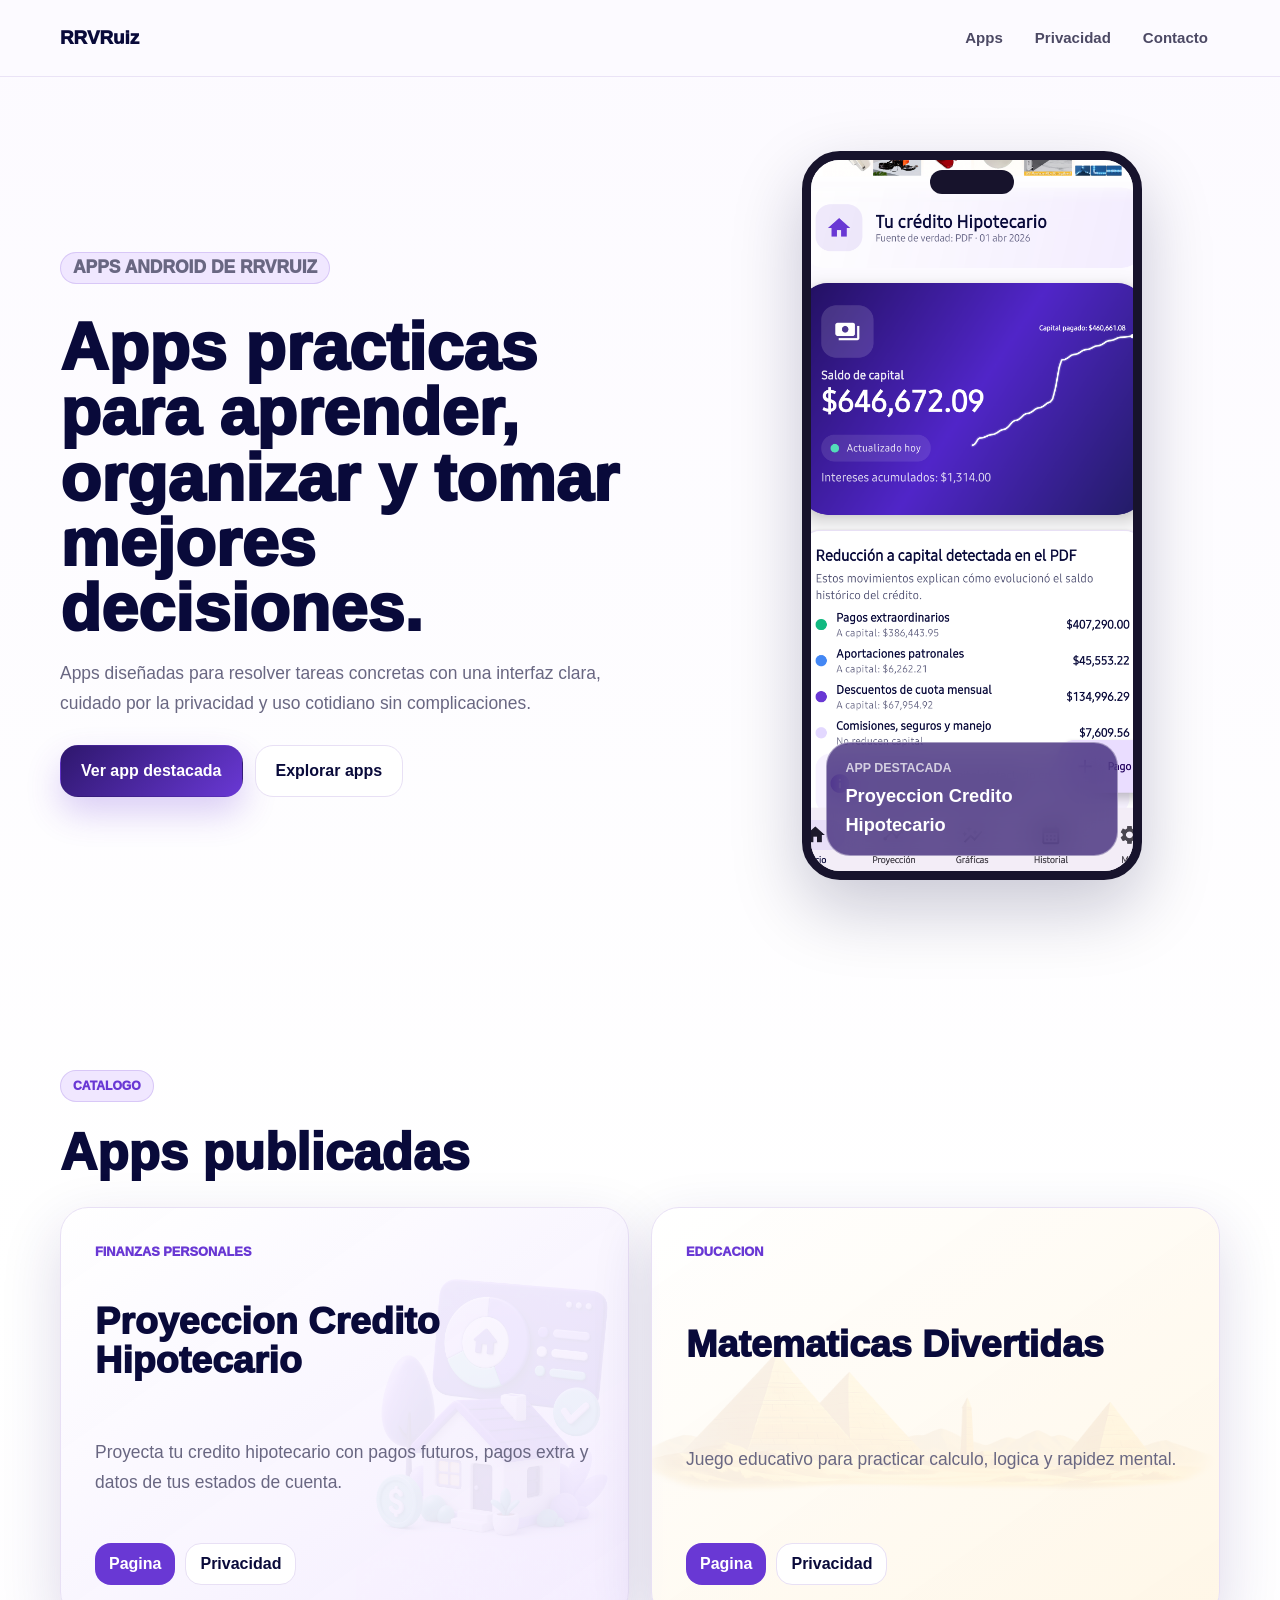
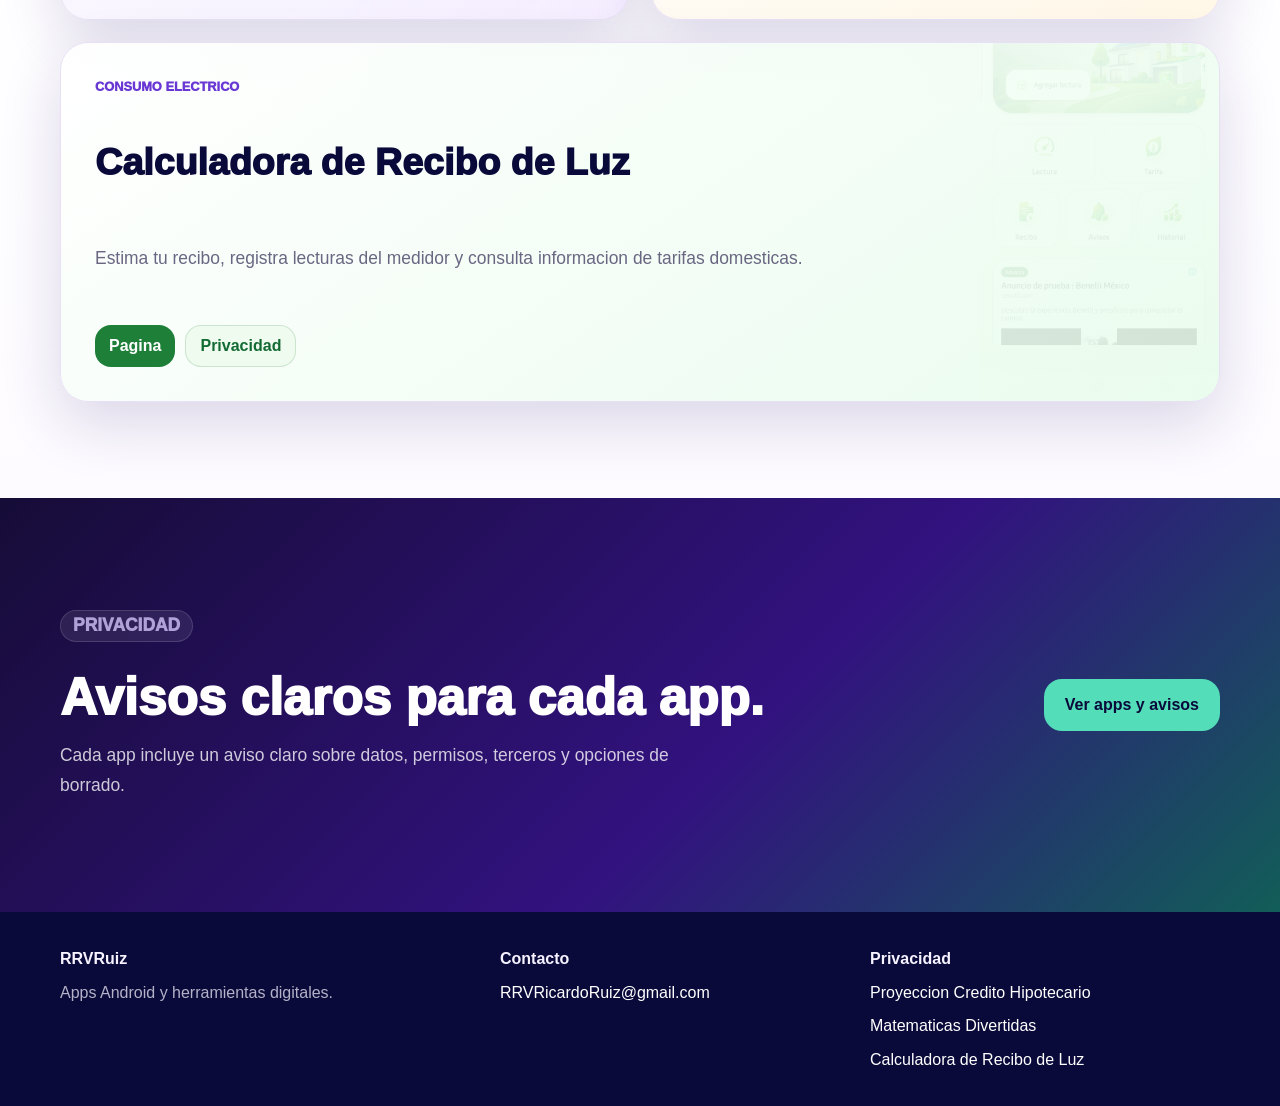
==== commit c1dcdeb6: "Add electric bill calculator pages" ====
--- a/index.html
+++ b/index.html
@@ -78,6 +78,18 @@
               <a href="apps/matematicas/privacidad.html">Privacidad</a>
             </div>
           </article>
+
+          <article class="portfolio-app-card app-energy">
+            <span>Consumo electrico</span>
+            <h3>Calculadora de Recibo de Luz</h3>
+            <p>
+              Estima tu recibo, registra lecturas del medidor y consulta informacion de tarifas domesticas.
+            </p>
+            <div class="portfolio-card-links">
+              <a href="apps/calculadora-recibo/index.html">Pagina</a>
+              <a href="apps/calculadora-recibo/privacidad.html">Privacidad</a>
+            </div>
+          </article>
         </div>
       </div>
     </section>
@@ -91,7 +103,7 @@
             Cada app incluye un aviso claro sobre datos, permisos, terceros y opciones de borrado.
           </p>
         </div>
-        <a class="portfolio-button primary" href="apps/proyeccion-credito/privacidad.html">Aviso de privacidad</a>
+        <a class="portfolio-button primary" href="#apps">Ver apps y avisos</a>
       </div>
     </section>
   </main>
@@ -110,6 +122,7 @@
         <strong>Privacidad</strong>
         <p><a href="apps/proyeccion-credito/privacidad.html">Proyeccion Credito Hipotecario</a></p>
         <p><a href="apps/matematicas/privacidad.html">Matematicas Divertidas</a></p>
+        <p><a href="apps/calculadora-recibo/privacidad.html">Calculadora de Recibo de Luz</a></p>
       </div>
     </div>
   </footer>
--- a/styles.css
+++ b/styles.css
@@ -1031,6 +1031,23 @@
     url("assets/game-ui/fondos/bg-lejano.png") center bottom / cover no-repeat;
 }
 
+.app-energy {
+  grid-column: 1 / -1;
+  background:
+    linear-gradient(145deg, rgba(255, 255, 255, 0.94), rgba(232, 252, 236, 0.9)),
+    url("assets/calculadora-recibo/screenshots/app-01-dashboard.png") right bottom / min(38%, 240px) auto no-repeat;
+}
+
+.app-energy .portfolio-card-links a {
+  background: #1d7f38;
+}
+
+.app-energy .portfolio-card-links a + a {
+  color: #126b33;
+  background: #f0fbef;
+  border-color: rgba(29, 127, 56, 0.18);
+}
+
 .portfolio-card-links {
   display: flex;
   gap: 10px;
@@ -1095,10 +1112,37 @@
     linear-gradient(180deg, #fbf8ff 0%, #fff 48%, #fcfaff 100%);
 }
 
+.energy-page {
+  background:
+    linear-gradient(180deg, #f7fff6 0%, #fff 48%, #f3fff8 100%);
+}
+
 .product-hero {
   overflow: hidden;
   background:
     linear-gradient(135deg, #fbf8ff 0%, #fff 54%, #effffb 100%);
+}
+
+.energy-hero,
+.energy-privacy-hero {
+  background:
+    radial-gradient(circle at 82% 18%, rgba(88, 201, 84, 0.2), transparent 32%),
+    radial-gradient(circle at 16% 18%, rgba(22, 125, 68, 0.14), transparent 30%),
+    linear-gradient(135deg, #f7fff6 0%, #fff 58%, #eafaf0 100%);
+}
+
+.energy-page .portfolio-eyebrow,
+.energy-privacy-page .portfolio-eyebrow {
+  color: #1d7f38;
+  border-color: rgba(29, 127, 56, 0.18);
+  background: #eaf8e7;
+}
+
+.energy-page .portfolio-button.primary,
+.energy-privacy-page .portfolio-button.primary,
+.energy-page .portfolio-card-links a {
+  background: linear-gradient(135deg, #126b33, #57c93f);
+  box-shadow: 0 16px 34px rgba(29, 127, 56, 0.2);
 }
 
 .phone-showcase {
@@ -1227,6 +1271,12 @@
     min-height: 390px;
   }
 
+  .app-energy {
+    background:
+      linear-gradient(145deg, rgba(255, 255, 255, 0.94), rgba(232, 252, 236, 0.9)),
+      url("assets/calculadora-recibo/screenshots/app-01-dashboard.png") right bottom / 170px auto no-repeat;
+  }
+
   .app-credit {
     background:
       linear-gradient(145deg, rgba(255, 255, 255, 0.94), rgba(243, 236, 255, 0.92)),
@@ -1236,6 +1286,241 @@
   .phone-frame {
     border-width: 7px;
     border-radius: 32px;
+  }
+}
+
+/* App-aligned privacy notice */
+.credit-privacy-page {
+  color: var(--credit-purple-dark);
+  background:
+    linear-gradient(180deg, #fbf8ff 0%, #fff 44%, #fcfaff 100%);
+}
+
+.credit-privacy-page main,
+.credit-privacy-page footer {
+  position: relative;
+  z-index: 1;
+}
+
+.privacy-hero {
+  padding: clamp(42px, 6vw, 78px) 0 clamp(32px, 5vw, 58px);
+  background:
+    radial-gradient(circle at 84% 16%, rgba(83, 221, 185, 0.24), transparent 34%),
+    radial-gradient(circle at 16% 20%, rgba(105, 56, 212, 0.18), transparent 32%),
+    linear-gradient(135deg, #fbf8ff 0%, #fff 62%, #effffb 100%);
+}
+
+.privacy-hero-grid {
+  display: grid;
+  grid-template-columns: minmax(0, 1fr) minmax(280px, 0.72fr);
+  gap: clamp(24px, 5vw, 64px);
+  align-items: center;
+}
+
+.privacy-hero h1 {
+  max-width: 850px;
+  margin: 14px 0;
+  color: var(--credit-purple-dark);
+  font-family: "Segoe UI", Tahoma, Arial, sans-serif;
+  font-size: clamp(2.35rem, 5vw, 4.9rem);
+  font-weight: 950;
+  line-height: 1;
+}
+
+.privacy-hero p {
+  max-width: 720px;
+  color: var(--credit-muted);
+  font-size: 1.08rem;
+  line-height: 1.72;
+}
+
+.privacy-date {
+  width: fit-content;
+  margin-top: 22px;
+  padding: 10px 14px;
+  border: 1px solid rgba(105, 56, 212, 0.18);
+  border-radius: 999px;
+  background: #f3ecff;
+  color: var(--credit-purple-dark);
+  font-weight: 850;
+}
+
+.privacy-summary-panel {
+  padding: clamp(24px, 4vw, 34px);
+  border: 1px solid var(--credit-line);
+  border-radius: 28px;
+  background:
+    linear-gradient(145deg, rgba(255, 255, 255, 0.94), rgba(243, 236, 255, 0.88));
+  box-shadow: var(--credit-shadow);
+}
+
+.privacy-summary-panel span {
+  display: inline-flex;
+  color: var(--credit-purple);
+  font-size: 0.78rem;
+  font-weight: 950;
+  text-transform: uppercase;
+}
+
+.privacy-summary-panel strong {
+  display: block;
+  margin: 12px 0;
+  color: var(--credit-purple-dark);
+  font-size: clamp(1.45rem, 2.7vw, 2.15rem);
+  line-height: 1.08;
+}
+
+.privacy-summary-panel p {
+  margin: 0;
+}
+
+.privacy-content-section {
+  padding: clamp(42px, 6vw, 72px) 0 clamp(58px, 8vw, 96px);
+}
+
+.credit-privacy-page .privacy-layout {
+  grid-template-columns: 300px minmax(0, 1fr);
+  gap: 26px;
+}
+
+.credit-privacy-page .privacy-sidebar-neutral {
+  top: 104px;
+  border-color: var(--credit-line);
+  border-radius: 28px;
+  background: rgba(255, 255, 255, 0.92);
+  box-shadow: 0 18px 44px rgba(46, 23, 109, 0.1);
+}
+
+.credit-privacy-page .privacy-sidebar-neutral strong {
+  color: var(--credit-purple-dark);
+  font-size: 1.02rem;
+}
+
+.credit-privacy-page .privacy-sidebar-neutral a {
+  min-height: 34px;
+  display: flex;
+  align-items: center;
+  border-radius: 12px;
+  color: #57526f;
+  font-weight: 850;
+}
+
+.credit-privacy-page .privacy-sidebar-neutral a:hover {
+  padding-left: 10px;
+  color: var(--credit-purple);
+  background: var(--credit-lavender);
+  text-decoration: none;
+}
+
+.credit-privacy-page .privacy-card {
+  border: 1px solid var(--credit-line);
+  border-top: 0;
+  border-radius: 30px;
+  padding: clamp(24px, 4vw, 40px);
+  color: var(--credit-purple-dark);
+  background: #fff;
+  box-shadow: var(--credit-shadow);
+}
+
+.credit-privacy-page .privacy-card::before {
+  content: "";
+  display: block;
+  height: 8px;
+  margin: calc(clamp(24px, 4vw, 40px) * -1) calc(clamp(24px, 4vw, 40px) * -1) 28px;
+  border-radius: 30px 30px 0 0;
+  background: linear-gradient(90deg, var(--credit-purple-deep), var(--credit-purple), var(--credit-mint));
+}
+
+.credit-privacy-page .privacy-kicker {
+  color: var(--credit-purple);
+  font-weight: 950;
+}
+
+.credit-privacy-page .privacy-card h1,
+.credit-privacy-page .privacy-card h2,
+.credit-privacy-page .privacy-document-title {
+  color: var(--credit-purple-dark);
+  font-family: "Segoe UI", Tahoma, Arial, sans-serif;
+  letter-spacing: 0;
+}
+
+.credit-privacy-page .privacy-document-title {
+  margin: 0 0 22px;
+  font-size: clamp(1.65rem, 2.6vw, 2.2rem);
+  font-weight: 950;
+}
+
+.credit-privacy-page .privacy-card h2:not(.privacy-document-title) {
+  margin-bottom: 10px;
+  font-size: 1.32rem;
+  font-weight: 950;
+}
+
+.credit-privacy-page .privacy-card p,
+.credit-privacy-page .privacy-card li {
+  color: #58536e;
+}
+
+.credit-privacy-page .privacy-card strong {
+  color: var(--credit-purple-dark);
+}
+
+.credit-privacy-page .privacy-card a {
+  color: var(--credit-purple);
+  font-weight: 850;
+}
+
+.credit-privacy-page .privacy-card code {
+  padding: 2px 6px;
+  border-radius: 8px;
+  color: var(--credit-purple-deep);
+  background: var(--credit-lavender);
+}
+
+.credit-privacy-page .notice-box.neutral {
+  border-color: rgba(105, 56, 212, 0.18);
+  border-radius: 24px;
+  background:
+    linear-gradient(135deg, rgba(243, 236, 255, 0.86), rgba(239, 255, 251, 0.82));
+}
+
+.credit-privacy-page .privacy-card section + section {
+  margin-top: 28px;
+}
+
+.energy-privacy-page .privacy-card::before {
+  background: linear-gradient(90deg, #126b33, #57c93f, #8fe866);
+}
+
+.energy-privacy-page .privacy-card a,
+.energy-privacy-page .privacy-kicker,
+.energy-privacy-page .privacy-sidebar-neutral a:hover {
+  color: #1d7f38;
+}
+
+.energy-privacy-page .privacy-date,
+.energy-privacy-page .privacy-card code {
+  background: #eaf8e7;
+}
+
+@media (max-width: 980px) {
+  .privacy-hero-grid,
+  .credit-privacy-page .privacy-layout {
+    grid-template-columns: 1fr;
+  }
+
+  .credit-privacy-page .privacy-sidebar-neutral {
+    position: static;
+  }
+}
+
+@media (max-width: 720px) {
+  .privacy-hero h1 {
+    font-size: clamp(2.15rem, 11vw, 3.5rem);
+  }
+
+  .credit-privacy-page .privacy-card {
+    border-radius: 24px;
   }
 }
 
